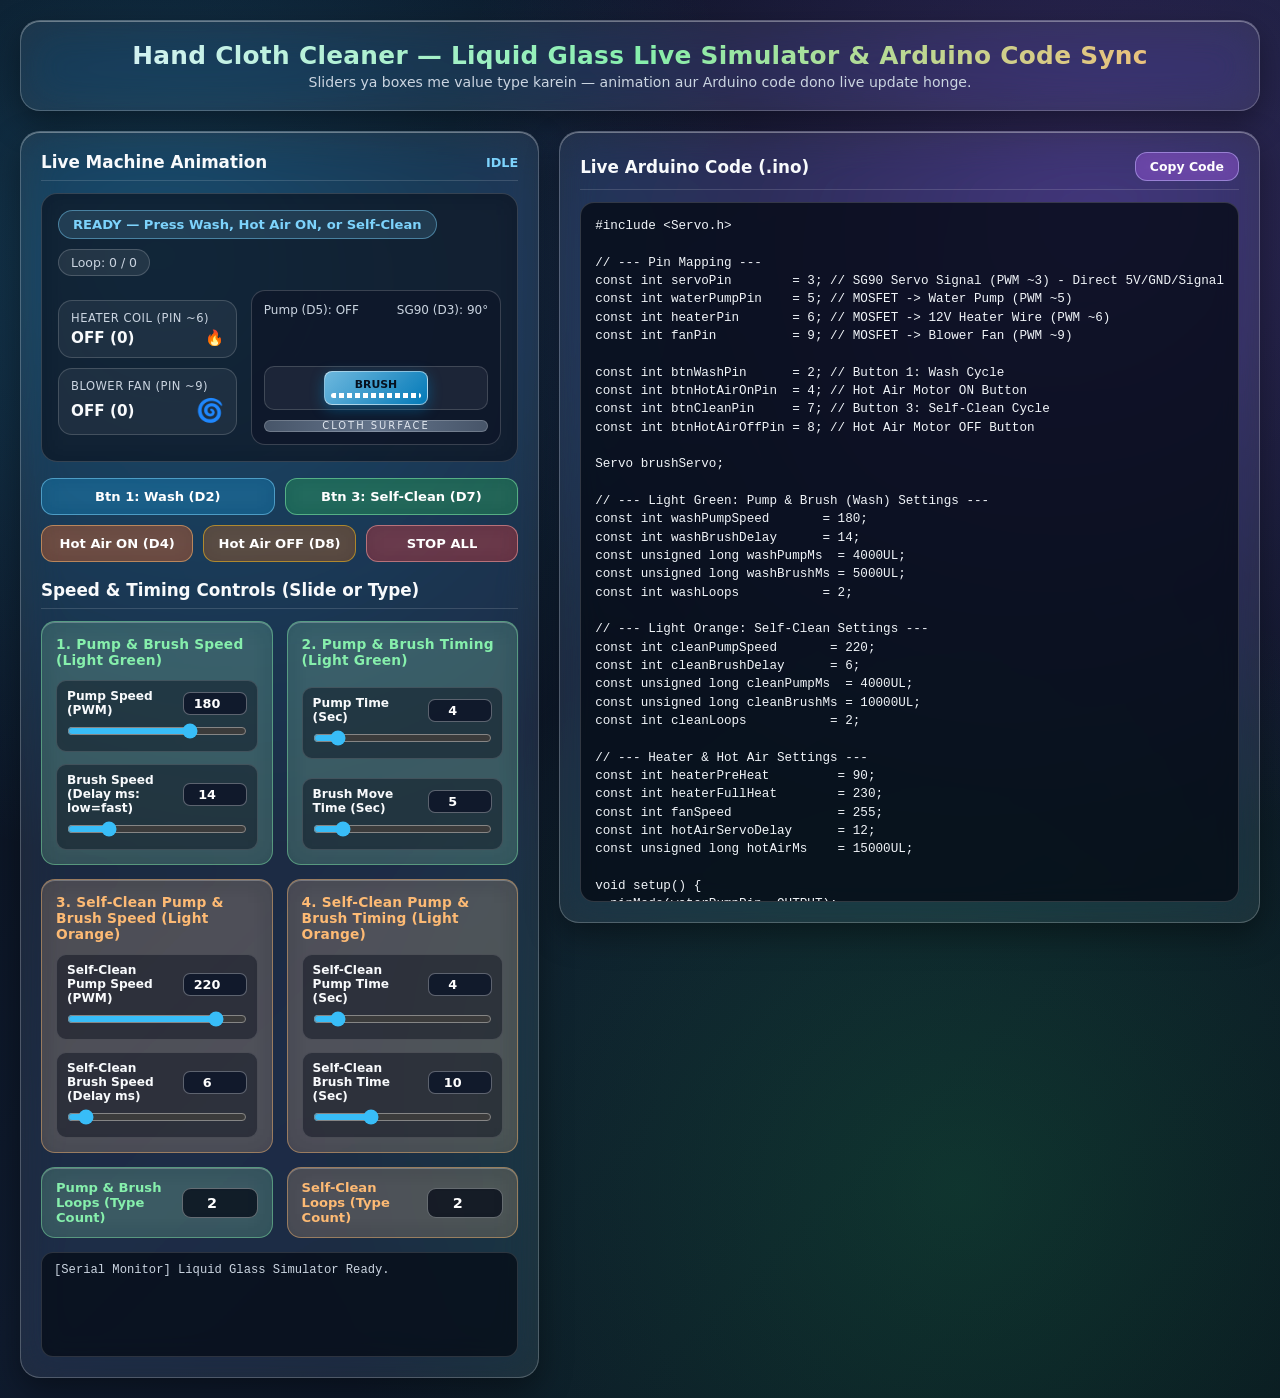
==== cloth2.html @ 1f1cb804 "Update print statement from 'Hello' to 'Goodbye'" ====
<!DOCTYPE html>
<html lang="en">
<head>
  <meta charset="UTF-8" />
  <meta name="viewport" content="width=device-width, initial-scale=1.0" />
  <title>Hand Cloth Cleaner — Liquid Glass Simulator & Code Sync</title>
  <style>
    :root {
      --glass-bg: rgba(255, 255, 255, 0.08);
      --glass-bg-strong: rgba(255, 255, 255, 0.13);
      --glass-border: rgba(255, 255, 255, 0.22);
      --glass-highlight: rgba(255, 255, 255, 0.35);
      --text: #f8fafc;
      --muted: #cbd5e1;

      --lg-green-bg: rgba(134, 239, 172, 0.16);
      --lg-green-border: rgba(134, 239, 172, 0.45);
      --lg-green-accent: #86efac;

      --lg-orange-bg: rgba(253, 186, 116, 0.16);
      --lg-orange-border: rgba(253, 186, 116, 0.45);
      --lg-orange-accent: #fdba74;

      --blue: #7dd3fc;
      --red: #fca5a5;
      --purple: #c4b5fd;
    }

    * {
      box-sizing: border-box;
      margin: 0;
      padding: 0;
      font-family: 'Segoe UI', system-ui, -apple-system, sans-serif;
    }

    body {
      min-height: 100vh;
      color: var(--text);
      padding: 20px;
      background:
        radial-gradient(circle at 12% 18%, rgba(56, 189, 248, 0.24), transparent 38%),
        radial-gradient(circle at 85% 15%, rgba(168, 85, 247, 0.22), transparent 40%),
        radial-gradient(circle at 75% 85%, rgba(34, 197, 94, 0.18), transparent 42%),
        linear-gradient(135deg, #070d19 0%, #0f1b2e 50%, #09111e 100%);
      overflow-x: hidden;
    }

    /* Liquid Glass Card / Sidebar Base */
    .glass-panel {
      background: var(--glass-bg);
      backdrop-filter: blur(20px) saturate(150%);
      -webkit-backdrop-filter: blur(20px) saturate(150%);
      border: 1px solid var(--glass-border);
      box-shadow:
        0 12px 32px rgba(0, 0, 0, 0.38),
        inset 0 1px 0 var(--glass-highlight);
      border-radius: 20px;
      padding: 20px;
    }

    header {
      max-width: 1480px;
      margin: 0 auto 20px;
      text-align: center;
      padding: 16px 22px;
      border-radius: 18px;
    }

    header h1 {
      font-size: 1.55rem;
      letter-spacing: 0.3px;
      background: linear-gradient(90deg, #e0f2fe, #86efac, #fdba74);
      -webkit-background-clip: text;
      -webkit-text-fill-color: transparent;
    }

    header p {
      color: var(--muted);
      font-size: 0.88rem;
      margin-top: 4px;
    }

    .main-layout {
      display: grid;
      grid-template-columns: 1.15fr 0.85fr;
      gap: 20px;
      max-width: 1480px;
      margin: 0 auto;
      align-items: start;
    }

    @media (max-width: 1050px) {
      .main-layout {
        grid-template-columns: 1fr;
      }
    }

    .section-title {
      font-size: 1.05rem;
      font-weight: 700;
      margin-bottom: 12px;
      padding-bottom: 8px;
      border-bottom: 1px solid rgba(255, 255, 255, 0.14);
      display: flex;
      justify-content: space-between;
      align-items: center;
    }

    /* Improved Visual Animation Stage */
    .anim-stage {
      background: rgba(6, 12, 24, 0.65);
      backdrop-filter: blur(12px);
      border: 1px solid rgba(255, 255, 255, 0.16);
      border-radius: 16px;
      padding: 16px;
      margin-bottom: 16px;
    }

    .status-row {
      display: flex;
      justify-content: space-between;
      align-items: center;
      gap: 10px;
      flex-wrap: wrap;
      margin-bottom: 14px;
    }

    .status-pill {
      padding: 6px 14px;
      border-radius: 999px;
      font-size: 0.82rem;
      font-weight: 700;
      background: rgba(125, 211, 252, 0.15);
      border: 1px solid rgba(125, 211, 252, 0.45);
      color: var(--blue);
    }

    .loop-badge {
      padding: 5px 12px;
      border-radius: 999px;
      font-size: 0.78rem;
      background: rgba(255, 255, 255, 0.08);
      border: 1px solid rgba(255, 255, 255, 0.18);
      color: var(--muted);
    }

    .visual-grid {
      display: grid;
      grid-template-columns: 1fr 1.4fr;
      gap: 14px;
      align-items: center;
    }

    @media (max-width: 680px) {
      .visual-grid {
        grid-template-columns: 1fr;
      }
    }

    .air-stack {
      display: flex;
      flex-direction: column;
      gap: 10px;
    }

    .mini-glass-box {
      background: rgba(255, 255, 255, 0.06);
      border: 1px solid rgba(255, 255, 255, 0.16);
      border-radius: 14px;
      padding: 10px 12px;
      transition: all 0.2s ease;
    }

    .mini-title {
      font-size: 0.72rem;
      text-transform: uppercase;
      color: var(--muted);
      letter-spacing: 0.5px;
    }

    .mini-main {
      display: flex;
      justify-content: space-between;
      align-items: center;
      margin-top: 4px;
      font-weight: 700;
      font-size: 0.95rem;
    }

    .fan-rotor {
      display: inline-block;
      font-size: 1.4rem;
      transition: transform 0.04s linear;
    }

    /* Brush & Water Chamber */
    .chamber-box {
      background: rgba(15, 23, 42, 0.75);
      border: 1px solid rgba(255, 255, 255, 0.18);
      border-radius: 14px;
      padding: 12px;
      position: relative;
      height: 155px;
      display: flex;
      flex-direction: column;
      justify-content: space-between;
      overflow: hidden;
    }

    .chamber-top {
      display: flex;
      justify-content: space-between;
      font-size: 0.75rem;
      color: var(--muted);
    }

    .spray-zone {
      height: 30px;
      display: flex;
      justify-content: space-around;
      align-items: center;
      opacity: 0;
      transition: opacity 0.2s ease;
    }

    .spray-zone.active {
      opacity: 1;
    }

    .drop-stream {
      color: var(--blue);
      font-size: 0.9rem;
      font-weight: bold;
      animation: dropPulse 0.45s infinite alternate;
    }

    @keyframes dropPulse {
      from { transform: translateY(-2px); opacity: 0.6; }
      to { transform: translateY(4px); opacity: 1; }
    }

    .rail-line {
      position: relative;
      height: 44px;
      background: rgba(255, 255, 255, 0.06);
      border: 1px solid rgba(255, 255, 255, 0.16);
      border-radius: 10px;
      display: flex;
      align-items: center;
      justify-content: center;
    }

    .brush-carriage {
      width: 104px;
      height: 34px;
      border-radius: 8px;
      background: linear-gradient(135deg, rgba(125, 211, 252, 0.85), rgba(2, 132, 199, 0.9));
      border: 1px solid rgba(255, 255, 255, 0.5);
      display: flex;
      flex-direction: column;
      align-items: center;
      justify-content: center;
      box-shadow: 0 4px 14px rgba(2, 132, 199, 0.45);
      transition: background 0.2s ease;
    }

    .brush-carriage span {
      font-size: 0.68rem;
      font-weight: 800;
      color: #06101f;
    }

    .brush-teeth {
      width: 88%;
      height: 5px;
      margin-top: 2px;
      border-radius: 3px;
      background: repeating-linear-gradient(
        90deg,
        #ffffff 0px,
        #ffffff 5px,
        transparent 5px,
        transparent 8px
      );
    }

    .fabric-strip {
      height: 12px;
      border-radius: 6px;
      background: linear-gradient(90deg, #475569, #64748b, #475569);
      border: 1px solid rgba(255, 255, 255, 0.2);
      display: flex;
      align-items: center;
      justify-content: center;
      font-size: 0.62rem;
      letter-spacing: 2px;
      color: #e2e8f0;
    }

    /* Hardware Control Buttons */
    .btn-row {
      display: grid;
      grid-template-columns: repeat(2, 1fr);
      gap: 10px;
      margin-bottom: 10px;
    }

    .btn-row-3 {
      display: grid;
      grid-template-columns: repeat(3, 1fr);
      gap: 10px;
      margin-bottom: 18px;
    }

    @media (max-width: 600px) {
      .btn-row, .btn-row-3 {
        grid-template-columns: 1fr;
      }
    }

    button {
      padding: 10px 12px;
      border-radius: 12px;
      border: 1px solid rgba(255, 255, 255, 0.28);
      background: var(--glass-bg-strong);
      backdrop-filter: blur(10px);
      color: #fff;
      font-weight: 700;
      font-size: 0.82rem;
      cursor: pointer;
      transition: transform 0.1s ease, background 0.2s ease;
    }

    button:hover:not(:disabled) {
      background: rgba(255, 255, 255, 0.22);
    }

    button:active:not(:disabled) {
      transform: scale(0.97);
    }

    button:disabled {
      opacity: 0.4;
      cursor: not-allowed;
    }

    .b-wash { border-color: rgba(125, 211, 252, 0.55); background: rgba(2, 132, 199, 0.35); }
    .b-clean { border-color: rgba(134, 239, 172, 0.55); background: rgba(22, 163, 74, 0.35); }
    .b-dry-on { border-color: rgba(253, 186, 116, 0.55); background: rgba(234, 88, 12, 0.35); }
    .b-dry-off { border-color: rgba(251, 191, 36, 0.55); background: rgba(180, 83, 9, 0.35); }
    .b-stop { border-color: rgba(252, 165, 165, 0.55); background: rgba(220, 38, 38, 0.35); }

    /* 4 Square-ish Slightly Rounded Boxes (2 Light Green + 2 Light Orange) */
    .four-boxes-grid {
      display: grid;
      grid-template-columns: repeat(2, 1fr);
      gap: 14px;
      margin-bottom: 14px;
    }

    @media (max-width: 680px) {
      .four-boxes-grid {
        grid-template-columns: 1fr;
      }
    }

    .sq-box {
      border-radius: 14px;
      padding: 14px;
      backdrop-filter: blur(14px);
      -webkit-backdrop-filter: blur(14px);
      display: flex;
      flex-direction: column;
      justify-content: space-between;
      gap: 12px;
      box-shadow: inset 0 1px 0 rgba(255, 255, 255, 0.25);
    }

    .box-light-green {
      background: var(--lg-green-bg);
      border: 1.5px solid var(--lg-green-border);
    }

    .box-light-orange {
      background: var(--lg-orange-bg);
      border: 1.5px solid var(--lg-orange-border);
    }

    .sq-header {
      font-size: 0.86rem;
      font-weight: 800;
      letter-spacing: 0.2px;
    }

    .box-light-green .sq-header { color: var(--lg-green-accent); }
    .box-light-orange .sq-header { color: var(--lg-orange-accent); }

    .ctrl-item {
      background: rgba(7, 13, 25, 0.45);
      border: 1px solid rgba(255, 255, 255, 0.14);
      border-radius: 10px;
      padding: 8px 10px;
    }

    .ctrl-top {
      display: flex;
      justify-content: space-between;
      align-items: center;
      gap: 8px;
      margin-bottom: 6px;
    }

    .ctrl-top label {
      font-size: 0.76rem;
      color: var(--text);
      font-weight: 600;
    }

    .num-input {
      width: 64px;
      padding: 3px 6px;
      border-radius: 7px;
      border: 1px solid rgba(255, 255, 255, 0.32);
      background: rgba(15, 23, 42, 0.85);
      color: #ffffff;
      font-weight: 700;
      font-size: 0.8rem;
      text-align: center;
    }

    .num-input:focus {
      outline: none;
      border-color: #7dd3fc;
    }

    input[type="range"] {
      width: 100%;
      cursor: pointer;
      accent-color: #38bdf8;
    }

    /* Last 2 Loop Count Boxes (Light Green & Light Orange) */
    .loops-row {
      display: grid;
      grid-template-columns: repeat(2, 1fr);
      gap: 14px;
      margin-bottom: 14px;
    }

    @media (max-width: 680px) {
      .loops-row {
        grid-template-columns: 1fr;
      }
    }

    .loop-box {
      border-radius: 14px;
      padding: 12px 14px;
      display: flex;
      justify-content: space-between;
      align-items: center;
      gap: 10px;
      backdrop-filter: blur(14px);
      box-shadow: inset 0 1px 0 rgba(255, 255, 255, 0.25);
    }

    .loop-box-title {
      font-size: 0.82rem;
      font-weight: 700;
    }

    .box-light-green .loop-box-title { color: var(--lg-green-accent); }
    .box-light-orange .loop-box-title { color: var(--lg-orange-accent); }

    .loop-type-input {
      width: 76px;
      padding: 6px 8px;
      border-radius: 9px;
      border: 1.5px solid rgba(255, 255, 255, 0.35);
      background: rgba(7, 13, 25, 0.78);
      color: #fff;
      font-size: 0.9rem;
      font-weight: 800;
      text-align: center;
    }

    /* Right Glass Sidebar: Live Arduino Code */
    .code-sidebar {
      position: sticky;
      top: 20px;
    }

    @media (max-width: 1050px) {
      .code-sidebar {
        position: static;
      }
    }

    .copy-btn {
      background: rgba(168, 85, 247, 0.35);
      border-color: rgba(196, 181, 253, 0.55);
      padding: 6px 14px;
      font-size: 0.78rem;
    }

    pre {
      background: rgba(5, 10, 20, 0.78);
      border: 1px solid rgba(255, 255, 255, 0.16);
      border-radius: 14px;
      padding: 14px;
      max-height: 700px;
      overflow: auto;
      font-family: 'Consolas', 'Courier New', monospace;
      font-size: 0.79rem;
      color: #f1f5f9;
      line-height: 1.45;
    }

    .serial-box {
      margin-top: 12px;
      background: rgba(5, 10, 20, 0.72);
      border: 1px solid rgba(255, 255, 255, 0.14);
      border-radius: 12px;
      padding: 10px 12px;
      height: 105px;
      overflow-y: auto;
      font-family: monospace;
      font-size: 0.76rem;
      color: #cbd5e1;
    }
  </style>
</head>
<body>

  <header class="glass-panel">
    <h1>Hand Cloth Cleaner — Liquid Glass Live Simulator & Arduino Code Sync</h1>
    <p>Sliders ya boxes me value type karein — animation aur Arduino code dono live update honge.</p>
  </header>

  <div class="main-layout">
    <!-- LEFT: ANIMATION + BUTTONS + 4 ROUNDED BOXES + 2 LOOP BOXES -->
    <div class="glass-panel">
      <div class="section-title">
        <span>Live Machine Animation</span>
        <span id="modeTag" style="font-size: 0.8rem; color: var(--blue);">IDLE</span>
      </div>

      <div class="anim-stage">
        <div class="status-row">
          <div class="status-pill" id="statusText">READY — Press Wash, Hot Air ON, or Self-Clean</div>
          <div class="loop-badge" id="loopProgress">Loop: 0 / 0</div>
        </div>

        <div class="visual-grid">
          <div class="air-stack">
            <div class="mini-glass-box" id="heaterGlass">
              <div class="mini-title">Heater Coil (Pin ~6)</div>
              <div class="mini-main">
                <span id="heaterText">OFF (0)</span>
                <span>🔥</span>
              </div>
            </div>

            <div class="mini-glass-box" id="fanGlass">
              <div class="mini-title">Blower Fan (Pin ~9)</div>
              <div class="mini-main">
                <span id="fanText">OFF (0)</span>
                <span class="fan-rotor" id="fanRotor">🌀</span>
              </div>
            </div>
          </div>

          <div class="chamber-box">
            <div class="chamber-top">
              <span id="pumpStatusLabel">Pump (D5): OFF</span>
              <span id="servoStatusLabel">SG90 (D3): 90°</span>
            </div>

            <div class="spray-zone" id="sprayZone">
              <span class="drop-stream">💧↓</span>
              <span class="drop-stream">💧↓</span>
              <span class="drop-stream">💧↓</span>
              <span class="drop-stream">💧↓</span>
            </div>

            <div class="rail-line">
              <div class="brush-carriage" id="brushCarriage">
                <span id="brushCarriageLabel">BRUSH</span>
                <div class="brush-teeth"></div>
              </div>
            </div>

            <div class="fabric-strip">CLOTH SURFACE</div>
          </div>
        </div>
      </div>

      <!-- Buttons -->
      <div class="btn-row">
        <button class="b-wash" id="btnWash" onclick="startWashCycle()">Btn 1: Wash (D2)</button>
        <button class="b-clean" id="btnClean" onclick="startSelfCleanCycle()">Btn 3: Self-Clean (D7)</button>
      </div>
      <div class="btn-row-3">
        <button class="b-dry-on" id="btnHotAirOn" onclick="startHotAirOn()">Hot Air ON (D4)</button>
        <button class="b-dry-off" id="btnHotAirOff" onclick="stopHotAirOff()">Hot Air OFF (D8)</button>
        <button class="b-stop" onclick="stopAllNow()">STOP ALL</button>
      </div>

      <!-- 4 SQUARISH SLIGHTLY ROUNDED BOXES: 2 LIGHT GREEN + 2 LIGHT ORANGE -->
      <div class="section-title">
        <span>Speed & Timing Controls (Slide or Type)</span>
      </div>

      <div class="four-boxes-grid">
        <!-- Light Green Box 1: Pump & Brush Speed -->
        <div class="sq-box box-light-green">
          <div class="sq-header">1. Pump & Brush Speed (Light Green)</div>

          <div class="ctrl-item">
            <div class="ctrl-top">
              <label for="washPumpSpeed">Pump Speed (PWM)</label>
              <input type="number" class="num-input" id="num_washPumpSpeed" min="0" max="255" value="180" oninput="syncFromInput('washPumpSpeed')" />
            </div>
            <input type="range" id="washPumpSpeed" min="0" max="255" value="180" oninput="syncFromSlider('washPumpSpeed')" />
          </div>

          <div class="ctrl-item">
            <div class="ctrl-top">
              <label for="washBrushDelay">Brush Speed (Delay ms: low=fast)</label>
              <input type="number" class="num-input" id="num_washBrushDelay" min="2" max="60" value="14" oninput="syncFromInput('washBrushDelay')" />
            </div>
            <input type="range" id="washBrushDelay" min="2" max="60" value="14" oninput="syncFromSlider('washBrushDelay')" />
          </div>
        </div>

        <!-- Light Green Box 2: Pump & Brush Timing -->
        <div class="sq-box box-light-green">
          <div class="sq-header">2. Pump & Brush Timing (Light Green)</div>

          <div class="ctrl-item">
            <div class="ctrl-top">
              <label for="washPumpSec">Pump Time (Sec)</label>
              <input type="number" class="num-input" id="num_washPumpSec" min="1" max="30" value="4" oninput="syncFromInput('washPumpSec')" />
            </div>
            <input type="range" id="washPumpSec" min="1" max="30" value="4" oninput="syncFromSlider('washPumpSec')" />
          </div>

          <div class="ctrl-item">
            <div class="ctrl-top">
              <label for="washBrushSec">Brush Move Time (Sec)</label>
              <input type="number" class="num-input" id="num_washBrushSec" min="1" max="30" value="5" oninput="syncFromInput('washBrushSec')" />
            </div>
            <input type="range" id="washBrushSec" min="1" max="30" value="5" oninput="syncFromSlider('washBrushSec')" />
          </div>
        </div>

        <!-- Light Orange Box 1: Self-Clean Pump & Brush Speed -->
        <div class="sq-box box-light-orange">
          <div class="sq-header">3. Self-Clean Pump & Brush Speed (Light Orange)</div>

          <div class="ctrl-item">
            <div class="ctrl-top">
              <label for="cleanPumpSpeed">Self-Clean Pump Speed (PWM)</label>
              <input type="number" class="num-input" id="num_cleanPumpSpeed" min="0" max="255" value="220" oninput="syncFromInput('cleanPumpSpeed')" />
            </div>
            <input type="range" id="cleanPumpSpeed" min="0" max="255" value="220" oninput="syncFromSlider('cleanPumpSpeed')" />
          </div>

          <div class="ctrl-item">
            <div class="ctrl-top">
              <label for="cleanBrushDelay">Self-Clean Brush Speed (Delay ms)</label>
              <input type="number" class="num-input" id="num_cleanBrushDelay" min="2" max="60" value="6" oninput="syncFromInput('cleanBrushDelay')" />
            </div>
            <input type="range" id="cleanBrushDelay" min="2" max="60" value="6" oninput="syncFromSlider('cleanBrushDelay')" />
          </div>
        </div>

        <!-- Light Orange Box 2: Self-Clean Pump & Brush Timing -->
        <div class="sq-box box-light-orange">
          <div class="sq-header">4. Self-Clean Pump & Brush Timing (Light Orange)</div>

          <div class="ctrl-item">
            <div class="ctrl-top">
              <label for="cleanPumpSec">Self-Clean Pump Time (Sec)</label>
              <input type="number" class="num-input" id="num_cleanPumpSec" min="1" max="30" value="4" oninput="syncFromInput('cleanPumpSec')" />
            </div>
            <input type="range" id="cleanPumpSec" min="1" max="30" value="4" oninput="syncFromSlider('cleanPumpSec')" />
          </div>

          <div class="ctrl-item">
            <div class="ctrl-top">
              <label for="cleanBrushSec">Self-Clean Brush Time (Sec)</label>
              <input type="number" class="num-input" id="num_cleanBrushSec" min="1" max="30" value="10" oninput="syncFromInput('cleanBrushSec')" />
            </div>
            <input type="range" id="cleanBrushSec" min="1" max="30" value="10" oninput="syncFromSlider('cleanBrushSec')" />
          </div>
        </div>
      </div>

      <!-- LAST 2 BOXES: LOOP COUNT (LIGHT GREEN & LIGHT ORANGE) -->
      <div class="loops-row">
        <div class="loop-box box-light-green">
          <span class="loop-box-title">Pump & Brush Loops (Type Count)</span>
          <input type="number" class="loop-type-input" id="washLoops" min="1" max="20" value="2" oninput="syncLoopInput('washLoops')" />
        </div>

        <div class="loop-box box-light-orange">
          <span class="loop-box-title">Self-Clean Loops (Type Count)</span>
          <input type="number" class="loop-type-input" id="cleanLoops" min="1" max="20" value="2" oninput="syncLoopInput('cleanLoops')" />
        </div>
      </div>

      <div class="serial-box" id="serialLog">
        [Serial Monitor] Liquid Glass Simulator Ready.
      </div>
    </div>

    <!-- RIGHT LIQUID GLASS SIDEBAR: REAL-TIME ARDUINO CODE -->
    <div class="glass-panel code-sidebar">
      <div class="section-title">
        <span>Live Arduino Code (.ino)</span>
        <button class="copy-btn" id="copyBtn" onclick="copyCode()">Copy Code</button>
      </div>
      <pre id="arduinoCode"></pre>
    </div>
  </div>

  <script>
    const state = {
      washPumpSpeed: 180,
      washBrushDelay: 14,
      washPumpSec: 4,
      washBrushSec: 5,
      washLoops: 2,

      cleanPumpSpeed: 220,
      cleanBrushDelay: 6,
      cleanPumpSec: 4,
      cleanBrushSec: 10,
      cleanLoops: 2,

      heaterPreHeat: 90,
      heaterFullHeat: 230,
      fanSpeed: 255,
      hotAirServoDelay: 12,
      hotAirDurationSec: 15
    };

    let isRunning = false;
    let abortFlag = false;
    let hotAirOffFlag = false;
    let brushTimer = null;
    let fanTimer = null;
    let brushX = 0;
    let brushDir = 1;
    let fanDeg = 0;

    function logMsg(txt) {
      const box = document.getElementById('serialLog');
      const now = new Date().toLocaleTimeString();
      box.innerHTML += `<div>[${now}] ${txt}</div>`;
      box.scrollTop = box.scrollHeight;
    }

    function clampValue(key, raw) {
      const slider = document.getElementById(key);
      const min = slider ? parseInt(slider.min, 10) : 1;
      const max = slider ? parseInt(slider.max, 10) : 20;
      let val = parseInt(raw, 10);
      if (isNaN(val)) val = min;
      return Math.min(max, Math.max(min, val));
    }

    function syncFromSlider(key) {
      const slider = document.getElementById(key);
      const numBox = document.getElementById('num_' + key);
      state[key] = parseInt(slider.value, 10);
      if (numBox) numBox.value = state[key];
      buildArduinoCode();
    }

    function syncFromInput(key) {
      const numBox = document.getElementById('num_' + key);
      const slider = document.getElementById(key);
      if (numBox.value === '') return;
      const val = clampValue(key, numBox.value);
      state[key] = val;
      if (slider) slider.value = val;
      buildArduinoCode();
    }

    function syncLoopInput(key) {
      const input = document.getElementById(key);
      if (input.value === '') return;
      let val = parseInt(input.value, 10);
      if (isNaN(val)) val = 1;
      val = Math.min(25, Math.max(1, val));
      state[key] = val;
      buildArduinoCode();
    }

    function setVisuals({ pump = 0, brushActive = false, brushDelay = 12, heater = 0, fan = 0 }) {
      const spray = document.getElementById('sprayZone');
      const pumpLabel = document.getElementById('pumpStatusLabel');
      if (pump > 0) {
        spray.classList.add('active');
        pumpLabel.textContent = `Pump (D5): ON (${pump})`;
        pumpLabel.style.color = '#7dd3fc';
      } else {
        spray.classList.remove('active');
        pumpLabel.textContent = 'Pump (D5): OFF';
        pumpLabel.style.color = '#cbd5e1';
      }

      const heaterBox = document.getElementById('heaterGlass');
      const heaterText = document.getElementById('heaterText');
      if (heater > 0 && heater < 150) {
        heaterBox.style.borderColor = 'rgba(251, 191, 36, 0.75)';
        heaterText.textContent = `PRE-HEAT (${heater})`;
        heaterText.style.color = '#fde68a';
      } else if (heater >= 150) {
        heaterBox.style.borderColor = 'rgba(248, 113, 113, 0.85)';
        heaterText.textContent = `FULL HOT (${heater})`;
        heaterText.style.color = '#fca5a5';
      } else {
        heaterBox.style.borderColor = 'rgba(255, 255, 255, 0.16)';
        heaterText.textContent = 'OFF (0)';
        heaterText.style.color = '#f8fafc';
      }

      const fanBox = document.getElementById('fanGlass');
      const fanText = document.getElementById('fanText');
      const rotor = document.getElementById('fanRotor');
      clearInterval(fanTimer);
      if (fan > 0) {
        fanBox.style.borderColor = 'rgba(125, 211, 252, 0.75)';
        fanText.textContent = `ON (${fan})`;
        fanText.style.color = '#7dd3fc';
        fanTimer = setInterval(() => {
          fanDeg = (fanDeg + 32) % 360;
          rotor.style.transform = `rotate(${fanDeg}deg)`;
        }, 35);
      } else {
        fanBox.style.borderColor = 'rgba(255, 255, 255, 0.16)';
        fanText.textContent = 'OFF (0)';
        fanText.style.color = '#f8fafc';
        rotor.style.transform = 'rotate(0deg)';
      }

      const carriage = document.getElementById('brushCarriage');
      const carriageLabel = document.getElementById('brushCarriageLabel');
      const servoLabel = document.getElementById('servoStatusLabel');
      clearInterval(brushTimer);
      if (brushActive) {
        const speedLabel = brushDelay <= 8 ? 'FAST' : 'SWEEP';
        carriageLabel.textContent = `${speedLabel} (${brushDelay}ms)`;
        servoLabel.textContent = 'SG90 (D3): MOVING';
        servoLabel.style.color = '#86efac';
        carriage.style.background = brushDelay <= 8
          ? 'linear-gradient(135deg, rgba(134, 239, 172, 0.9), rgba(22, 163, 74, 0.9))'
          : 'linear-gradient(135deg, rgba(125, 211, 252, 0.9), rgba(2, 132, 199, 0.9))';

        const stepMs = Math.max(14, brushDelay * 2.5);
        brushTimer = setInterval(() => {
          brushX += brushDir * 14;
          if (brushX > 72 || brushX < -72) brushDir *= -1;
          carriage.style.transform = `translateX(${brushX}px)`;
        }, stepMs);
      } else {
        brushX = 0;
        carriage.style.transform = 'translateX(0px)';
        carriageLabel.textContent = 'BRUSH IDLE';
        servoLabel.textContent = 'SG90 (D3): 90°';
        servoLabel.style.color = '#cbd5e1';
        carriage.style.background = 'rgba(148, 163, 184, 0.35)';
      }
    }

    function waitMs(ms) {
      return new Promise((resolve) => {
        const start = Date.now();
        const id = setInterval(() => {
          if (abortFlag || hotAirOffFlag || Date.now() - start >= ms) {
            clearInterval(id);
            resolve();
          }
        }, 40);
      });
    }

    function lockStartButtons(locked) {
      document.getElementById('btnWash').disabled = locked;
      document.getElementById('btnClean').disabled = locked;
      document.getElementById('btnHotAirOn').disabled = locked;
    }

    async function startWashCycle() {
      if (isRunning) return;
      isRunning = true;
      abortFlag = false;
      lockStartButtons(true);

      document.getElementById('modeTag').textContent = 'WASH MODE';
      document.getElementById('statusText').textContent = 'Running Wash Cycle (Pump → Brush)';
      logMsg(`Wash started: ${state.washLoops} loops (${state.washPumpSec}s pump, ${state.washBrushSec}s brush)`);

      for (let i = 1; i <= state.washLoops; i++) {
        if (abortFlag) break;
        document.getElementById('loopProgress').textContent = `Wash Loop: ${i} / ${state.washLoops}`;

        setVisuals({
          pump: state.washPumpSpeed,
          brushActive: false,
          heater: state.heaterPreHeat,
          fan: 0
        });
        await waitMs(state.washPumpSec * 1000);
        if (abortFlag) break;

        setVisuals({
          pump: 0,
          brushActive: true,
          brushDelay: state.washBrushDelay,
          heater: state.heaterPreHeat,
          fan: 0
        });
        await waitMs(state.washBrushSec * 1000);
      }

      if (!abortFlag) {
        setVisuals({ pump: 0, brushActive: false, heater: state.heaterPreHeat, fan: 0 });
        document.getElementById('statusText').textContent = 'Wash Complete (Heater Pre-Heated)';
        document.getElementById('loopProgress').textContent = 'Loop: Done';
        logMsg('Wash Cycle complete.');
      }

      isRunning = false;
      lockStartButtons(false);
    }

    async function startHotAirOn() {
      if (isRunning) return;
      isRunning = true;
      hotAirOffFlag = false;
      abortFlag = false;
      lockStartButtons(true);

      document.getElementById('modeTag').textContent = 'HOT AIR ON';
      document.getElementById('statusText').textContent = 'Hot Air Motor ON (Press D8 to Turn OFF)';
      document.getElementById('loopProgress').textContent = `Timer: ${state.hotAirDurationSec}s`;
      logMsg('Hot Air ON (D4): Heater + Fan + SG90 Motor ON');

      setVisuals({
        pump: 0,
        brushActive: true,
        brushDelay: state.hotAirServoDelay,
        heater: state.heaterFullHeat,
        fan: state.fanSpeed
      });

      await waitMs(state.hotAirDurationSec * 1000);

      if (!abortFlag && !hotAirOffFlag) {
        document.getElementById('statusText').textContent = 'Safety Cool-Down (3s Fan)';
        setVisuals({ pump: 0, brushActive: false, heater: 0, fan: state.fanSpeed });
        await waitMs(3000);
      }

      if (!abortFlag) {
        setVisuals({ pump: 0, brushActive: false, heater: 0, fan: 0 });
        document.getElementById('statusText').textContent = 'Hot Air Cycle Complete';
        document.getElementById('modeTag').textContent = 'IDLE';
        document.getElementById('loopProgress').textContent = 'Loop: 0 / 0';
      }

      hotAirOffFlag = false;
      isRunning = false;
      lockStartButtons(false);
    }

    function stopHotAirOff() {
      hotAirOffFlag = true;
      isRunning = false;
      setVisuals({ pump: 0, brushActive: false, heater: 0, fan: 0 });
      document.getElementById('statusText').textContent = 'Hot Air Motor OFF (D8 Pressed)';
      document.getElementById('modeTag').textContent = 'MOTOR OFF';
      lockStartButtons(false);
      logMsg('Hot Air OFF (D8): Motor & outputs stopped.');
    }

    async function startSelfCleanCycle() {
      if (isRunning) return;
      isRunning = true;
      abortFlag = false;
      lockStartButtons(true);

      document.getElementById('modeTag').textContent = 'SELF-CLEAN';
      document.getElementById('statusText').textContent = 'Running Self-Clean Cycle';
      logMsg(`Self-Clean started: ${state.cleanLoops} loops (${state.cleanPumpSec}s pump, ${state.cleanBrushSec}s brush)`);

      for (let i = 1; i <= state.cleanLoops; i++) {
        if (abortFlag) break;
        document.getElementById('loopProgress').textContent = `Clean Loop: ${i} / ${state.cleanLoops}`;

        setVisuals({ pump: state.cleanPumpSpeed, brushActive: false, heater: 0, fan: 0 });
        await waitMs(state.cleanPumpSec * 1000);
        if (abortFlag) break;

        setVisuals({ pump: 0, brushActive: true, brushDelay: state.cleanBrushDelay, heater: 0, fan: 0 });
        await waitMs(state.cleanBrushSec * 1000);
      }

      if (!abortFlag) {
        setVisuals({ pump: 0, brushActive: false, heater: 0, fan: 0 });
        document.getElementById('statusText').textContent = 'Self-Clean Complete';
        document.getElementById('modeTag').textContent = 'IDLE';
        document.getElementById('loopProgress').textContent = 'Loop: Done';
        logMsg('Self-Clean Cycle complete.');
      }

      isRunning = false;
      lockStartButtons(false);
    }

    function stopAllNow() {
      abortFlag = true;
      hotAirOffFlag = true;
      isRunning = false;
      setVisuals({ pump: 0, brushActive: false, heater: 0, fan: 0 });
      document.getElementById('statusText').textContent = 'STOPPED — All Outputs OFF';
      document.getElementById('modeTag').textContent = 'STOPPED';
      document.getElementById('loopProgress').textContent = 'Loop: 0 / 0';
      lockStartButtons(false);
      logMsg('STOP ALL: Everything turned OFF.');
    }

    function buildArduinoCode() {
      const code = `#include <Servo.h>

// --- Pin Mapping ---
const int servoPin        = 3; // SG90 Servo Signal (PWM ~3) - Direct 5V/GND/Signal
const int waterPumpPin    = 5; // MOSFET -> Water Pump (PWM ~5)
const int heaterPin       = 6; // MOSFET -> 12V Heater Wire (PWM ~6)
const int fanPin          = 9; // MOSFET -> Blower Fan (PWM ~9)

const int btnWashPin      = 2; // Button 1: Wash Cycle
const int btnHotAirOnPin  = 4; // Hot Air Motor ON Button
const int btnCleanPin     = 7; // Button 3: Self-Clean Cycle
const int btnHotAirOffPin = 8; // Hot Air Motor OFF Button

Servo brushServo;

// --- Light Green: Pump & Brush (Wash) Settings ---
const int washPumpSpeed       = ${state.washPumpSpeed};
const int washBrushDelay      = ${state.washBrushDelay};
const unsigned long washPumpMs  = ${state.washPumpSec * 1000}UL;
const unsigned long washBrushMs = ${state.washBrushSec * 1000}UL;
const int washLoops           = ${state.washLoops};

// --- Light Orange: Self-Clean Settings ---
const int cleanPumpSpeed       = ${state.cleanPumpSpeed};
const int cleanBrushDelay      = ${state.cleanBrushDelay};
const unsigned long cleanPumpMs  = ${state.cleanPumpSec * 1000}UL;
const unsigned long cleanBrushMs = ${state.cleanBrushSec * 1000}UL;
const int cleanLoops           = ${state.cleanLoops};

// --- Heater & Hot Air Settings ---
const int heaterPreHeat         = ${state.heaterPreHeat};
const int heaterFullHeat        = ${state.heaterFullHeat};
const int fanSpeed              = ${state.fanSpeed};
const int hotAirServoDelay      = ${state.hotAirServoDelay};
const unsigned long hotAirMs    = ${state.hotAirDurationSec * 1000}UL;

void setup() {
  pinMode(waterPumpPin, OUTPUT);
  pinMode(heaterPin, OUTPUT);
  pinMode(fanPin, OUTPUT);

  pinMode(btnWashPin, INPUT_PULLUP);
  pinMode(btnHotAirOnPin, INPUT_PULLUP);
  pinMode(btnCleanPin, INPUT_PULLUP);
  pinMode(btnHotAirOffPin, INPUT_PULLUP);

  brushServo.attach(servoPin);
  brushServo.write(90);

  allOff();
  Serial.begin(9600);
}

void loop() {
  if (digitalRead(btnWashPin) == LOW) {
    delay(200);
    runWash();
  } else if (digitalRead(btnHotAirOnPin) == LOW) {
    delay(200);
    runHotAirOn();
  } else if (digitalRead(btnHotAirOffPin) == LOW) {
    delay(200);
    allOff();
  } else if (digitalRead(btnCleanPin) == LOW) {
    delay(200);
    runSelfClean();
  }
}

void sweepOnce(int stepDelay) {
  for (int pos = 0; pos <= 180; pos += 3) {
    if (digitalRead(btnHotAirOffPin) == LOW) return;
    brushServo.write(pos);
    delay(stepDelay);
  }
  for (int pos = 180; pos >= 0; pos -= 3) {
    if (digitalRead(btnHotAirOffPin) == LOW) return;
    brushServo.write(pos);
    delay(stepDelay);
  }
}

void runWash() {
  analogWrite(heaterPin, heaterPreHeat);
  for (int i = 1; i <= washLoops; i++) {
    analogWrite(waterPumpPin, washPumpSpeed);
    delay(washPumpMs);
    analogWrite(waterPumpPin, 0);

    unsigned long t0 = millis();
    while (millis() - t0 < washBrushMs) {
      sweepOnce(washBrushDelay);
    }
    brushServo.write(90);
  }
}

void runHotAirOn() {
  analogWrite(heaterPin, heaterFullHeat);
  analogWrite(fanPin, fanSpeed);

  unsigned long start = millis();
  while (millis() - start < hotAirMs) {
    if (digitalRead(btnHotAirOffPin) == LOW) {
      delay(200);
      allOff();
      return;
    }
    sweepOnce(hotAirServoDelay);
  }

  analogWrite(heaterPin, 0);
  brushServo.write(90);
  delay(3000);
  allOff();
}

void runSelfClean() {
  analogWrite(heaterPin, 0);
  analogWrite(fanPin, 0);

  for (int i = 1; i <= cleanLoops; i++) {
    analogWrite(waterPumpPin, cleanPumpSpeed);
    delay(cleanPumpMs);
    analogWrite(waterPumpPin, 0);

    unsigned long t0 = millis();
    while (millis() - t0 < cleanBrushMs) {
      sweepOnce(cleanBrushDelay);
    }
    brushServo.write(90);
  }
  allOff();
}

void allOff() {
  analogWrite(waterPumpPin, 0);
  analogWrite(heaterPin, 0);
  analogWrite(fanPin, 0);
  brushServo.write(90);
}`;

      document.getElementById('arduinoCode').textContent = code;
    }

    function copyCode() {
      const code = document.getElementById('arduinoCode').textContent;
      navigator.clipboard.writeText(code).then(() => {
        const btn = document.getElementById('copyBtn');
        btn.textContent = 'Copied! ✓';
        setTimeout(() => { btn.textContent = 'Copy Code'; }, 2000);
      });
    }

    buildArduinoCode();
  </script>
</body>
</html>
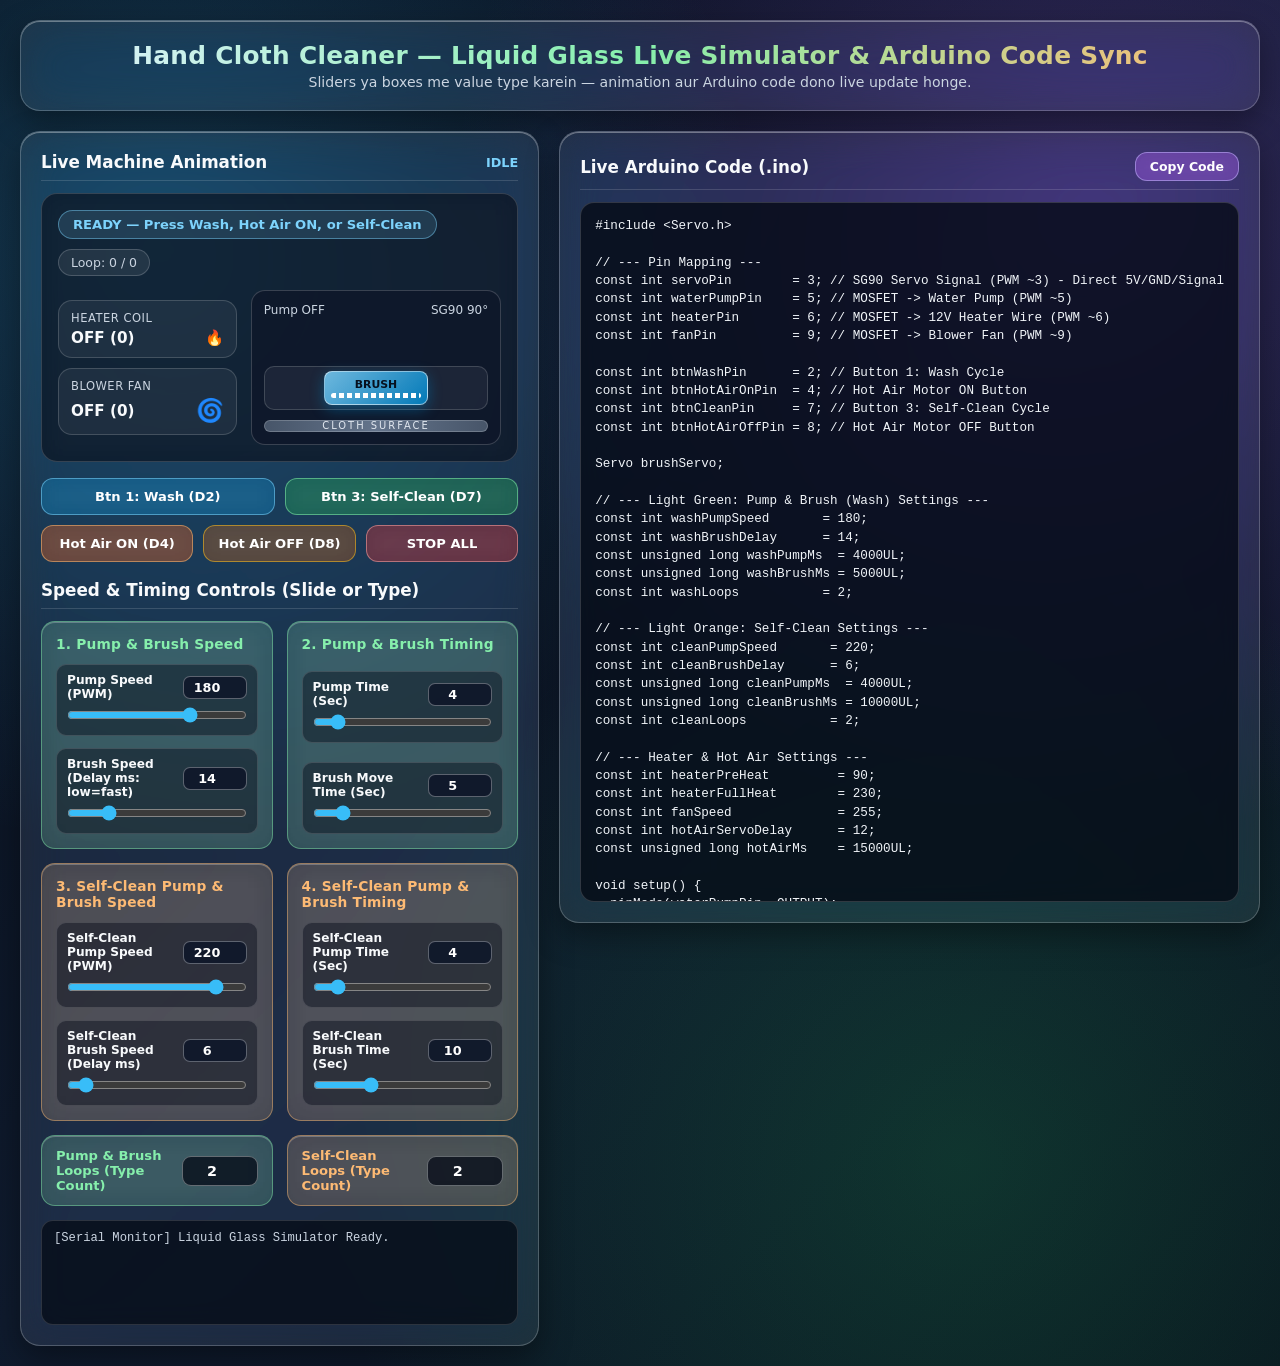
==== commit e89534a1: "Update cloth2.html" ====
--- a/cloth2.html
+++ b/cloth2.html
@@ -554,7 +554,7 @@
         <div class="visual-grid">
           <div class="air-stack">
             <div class="mini-glass-box" id="heaterGlass">
-              <div class="mini-title">Heater Coil (Pin ~6)</div>
+              <div class="mini-title">Heater Coil</div>
               <div class="mini-main">
                 <span id="heaterText">OFF (0)</span>
                 <span>🔥</span>
@@ -562,7 +562,7 @@
             </div>
 
             <div class="mini-glass-box" id="fanGlass">
-              <div class="mini-title">Blower Fan (Pin ~9)</div>
+              <div class="mini-title">Blower Fan</div>
               <div class="mini-main">
                 <span id="fanText">OFF (0)</span>
                 <span class="fan-rotor" id="fanRotor">🌀</span>
@@ -572,8 +572,8 @@
 
           <div class="chamber-box">
             <div class="chamber-top">
-              <span id="pumpStatusLabel">Pump (D5): OFF</span>
-              <span id="servoStatusLabel">SG90 (D3): 90°</span>
+              <span id="pumpStatusLabel">Pump OFF</span>
+              <span id="servoStatusLabel">SG90 90°</span>
             </div>
 
             <div class="spray-zone" id="sprayZone">
@@ -614,7 +614,7 @@
       <div class="four-boxes-grid">
         <!-- Light Green Box 1: Pump & Brush Speed -->
         <div class="sq-box box-light-green">
-          <div class="sq-header">1. Pump & Brush Speed (Light Green)</div>
+          <div class="sq-header">1. Pump & Brush Speed</div>
 
           <div class="ctrl-item">
             <div class="ctrl-top">
@@ -635,7 +635,7 @@
 
         <!-- Light Green Box 2: Pump & Brush Timing -->
         <div class="sq-box box-light-green">
-          <div class="sq-header">2. Pump & Brush Timing (Light Green)</div>
+          <div class="sq-header">2. Pump & Brush Timing</div>
 
           <div class="ctrl-item">
             <div class="ctrl-top">
@@ -656,7 +656,7 @@
 
         <!-- Light Orange Box 1: Self-Clean Pump & Brush Speed -->
         <div class="sq-box box-light-orange">
-          <div class="sq-header">3. Self-Clean Pump & Brush Speed (Light Orange)</div>
+          <div class="sq-header">3. Self-Clean Pump & Brush Speed</div>
 
           <div class="ctrl-item">
             <div class="ctrl-top">
@@ -677,7 +677,7 @@
 
         <!-- Light Orange Box 2: Self-Clean Pump & Brush Timing -->
         <div class="sq-box box-light-orange">
-          <div class="sq-header">4. Self-Clean Pump & Brush Timing (Light Orange)</div>
+          <div class="sq-header">4. Self-Clean Pump & Brush Timing</div>
 
           <div class="ctrl-item">
             <div class="ctrl-top">
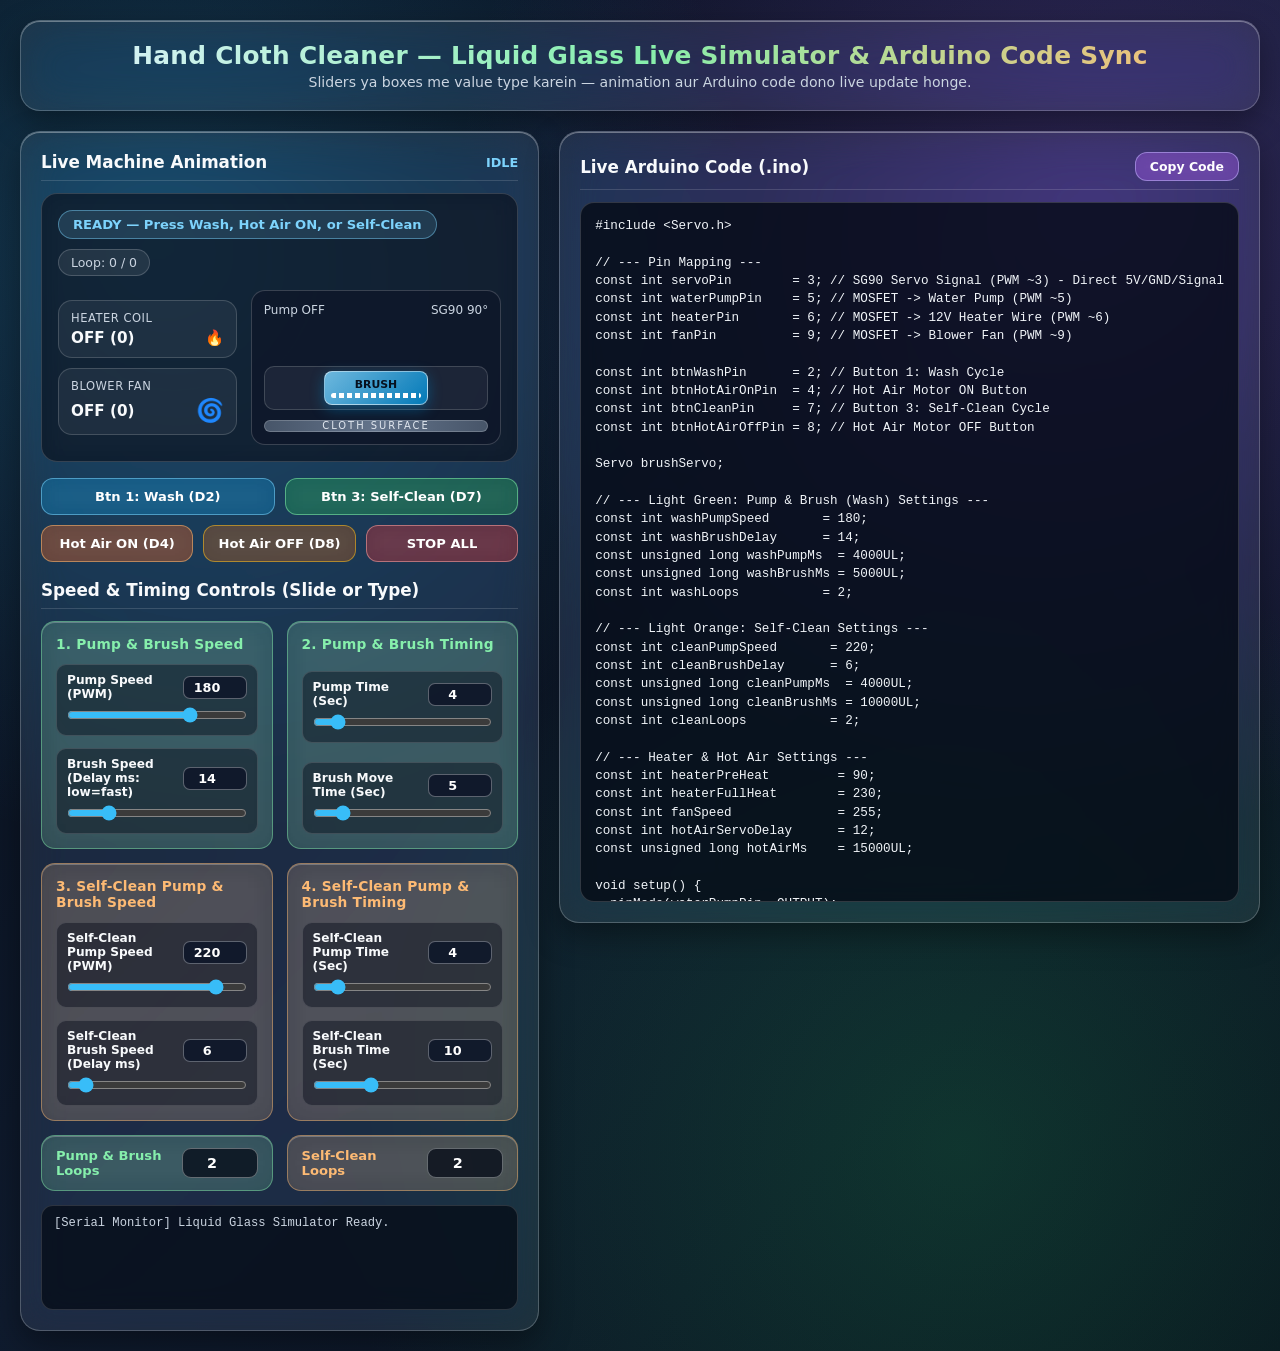
==== commit ccaad44d: "Remove type count from loop box titles" ====
--- a/cloth2.html
+++ b/cloth2.html
@@ -700,12 +700,12 @@
       <!-- LAST 2 BOXES: LOOP COUNT (LIGHT GREEN & LIGHT ORANGE) -->
       <div class="loops-row">
         <div class="loop-box box-light-green">
-          <span class="loop-box-title">Pump & Brush Loops (Type Count)</span>
+          <span class="loop-box-title">Pump & Brush Loops</span>
           <input type="number" class="loop-type-input" id="washLoops" min="1" max="20" value="2" oninput="syncLoopInput('washLoops')" />
         </div>
 
         <div class="loop-box box-light-orange">
-          <span class="loop-box-title">Self-Clean Loops (Type Count)</span>
+          <span class="loop-box-title">Self-Clean Loops</span>
           <input type="number" class="loop-type-input" id="cleanLoops" min="1" max="20" value="2" oninput="syncLoopInput('cleanLoops')" />
         </div>
       </div>
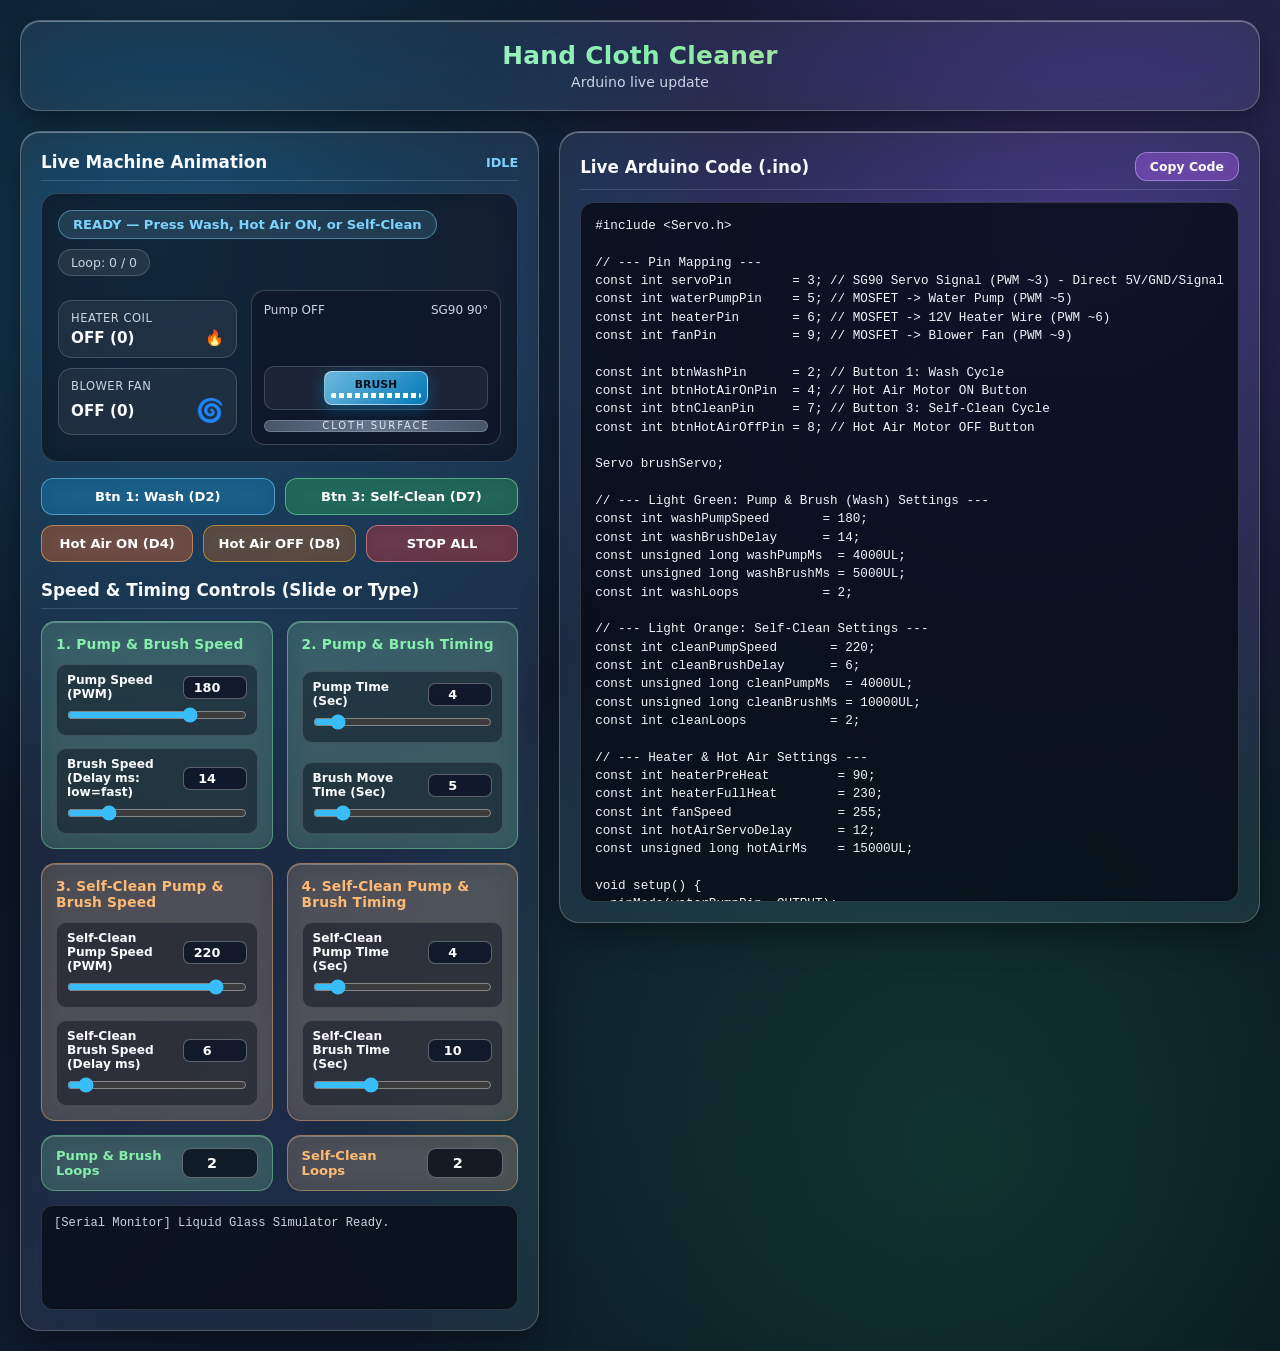
==== commit 7a4d000b: "Update cloth2.html" ====
--- a/cloth2.html
+++ b/cloth2.html
@@ -533,8 +533,8 @@
 <body>
 
   <header class="glass-panel">
-    <h1>Hand Cloth Cleaner — Liquid Glass Live Simulator & Arduino Code Sync</h1>
-    <p>Sliders ya boxes me value type karein — animation aur Arduino code dono live update honge.</p>
+    <h1>Hand Cloth Cleaner</h1>
+    <p>Arduino live update</p>
   </header>
 
   <div class="main-layout">
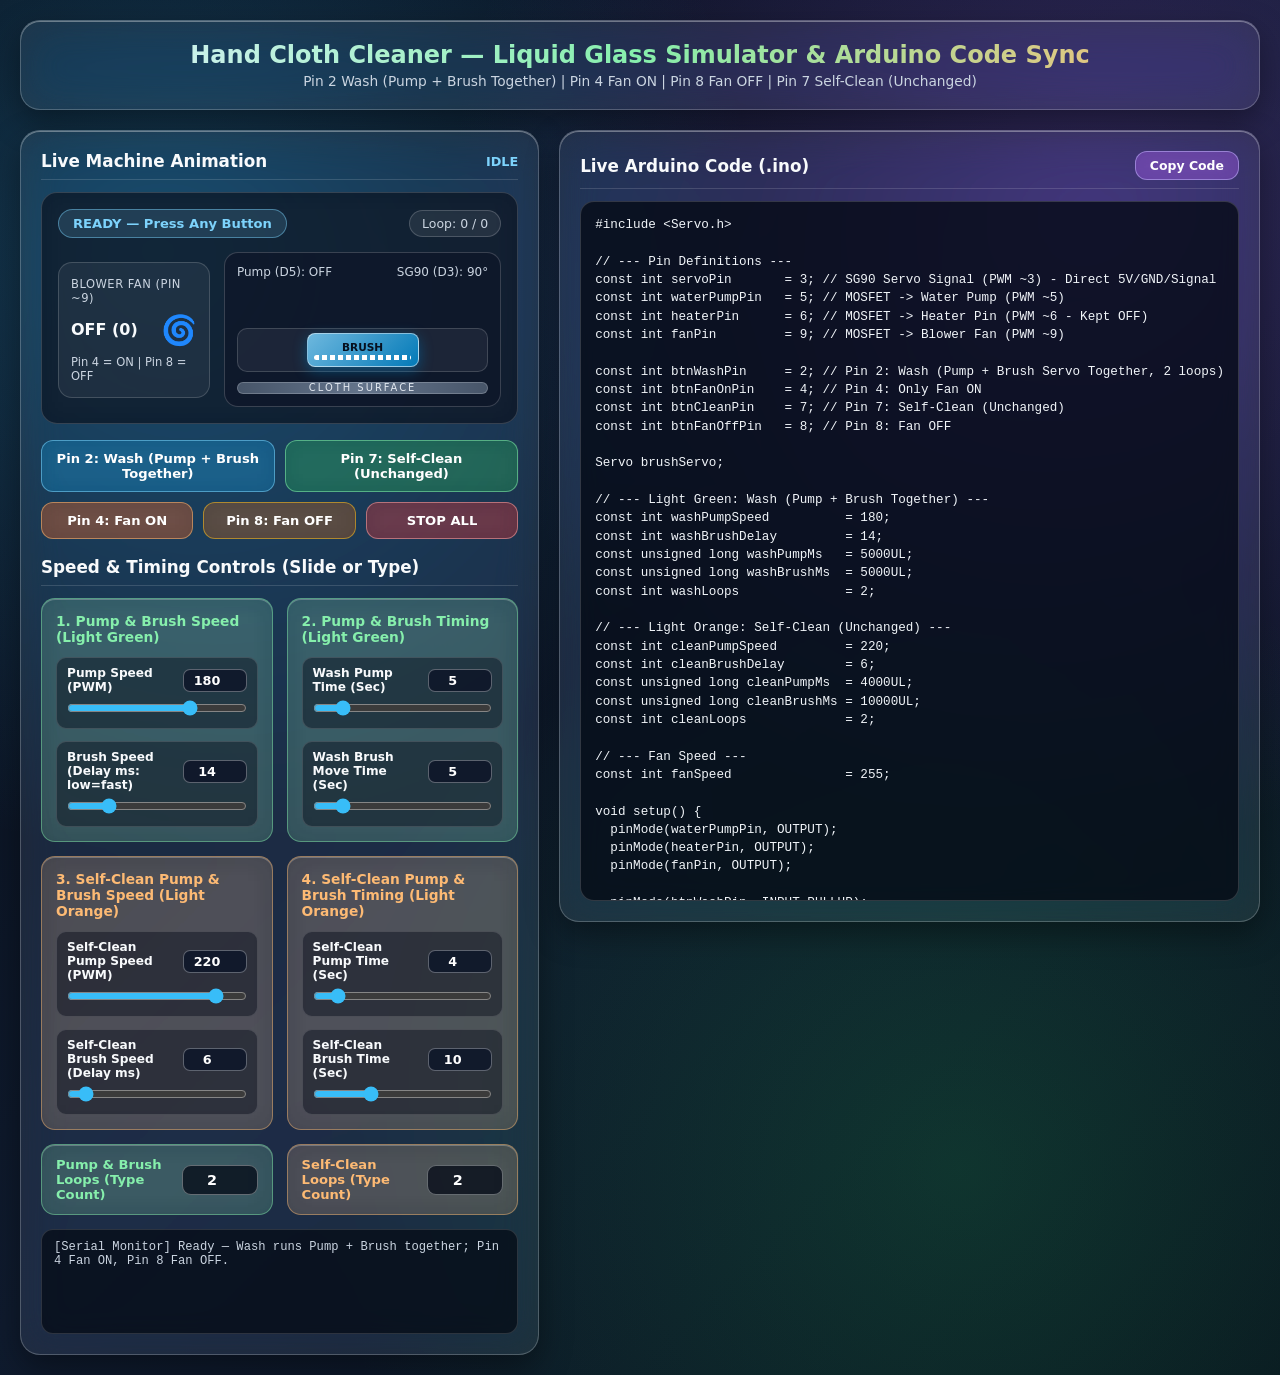
==== commit b4b41ec3: "Refactor cloth2.html for layout and functionality n Updated various styles and HTML elements for imp" ====
--- a/cloth2.html
+++ b/cloth2.html
@@ -22,7 +22,6 @@
       --lg-orange-accent: #fdba74;
 
       --blue: #7dd3fc;
-      --red: #fca5a5;
       --purple: #c4b5fd;
     }
 
@@ -45,7 +44,6 @@
       overflow-x: hidden;
     }
 
-    /* Liquid Glass Card / Sidebar Base */
     .glass-panel {
       background: var(--glass-bg);
       backdrop-filter: blur(20px) saturate(150%);
@@ -67,8 +65,7 @@
     }
 
     header h1 {
-      font-size: 1.55rem;
-      letter-spacing: 0.3px;
+      font-size: 1.5rem;
       background: linear-gradient(90deg, #e0f2fe, #86efac, #fdba74);
       -webkit-background-clip: text;
       -webkit-text-fill-color: transparent;
@@ -76,7 +73,7 @@
 
     header p {
       color: var(--muted);
-      font-size: 0.88rem;
+      font-size: 0.86rem;
       margin-top: 4px;
     }
 
@@ -106,7 +103,6 @@
       align-items: center;
     }
 
-    /* Improved Visual Animation Stage */
     .anim-stage {
       background: rgba(6, 12, 24, 0.65);
       backdrop-filter: blur(12px);
@@ -146,7 +142,7 @@
 
     .visual-grid {
       display: grid;
-      grid-template-columns: 1fr 1.4fr;
+      grid-template-columns: 0.85fr 1.55fr;
       gap: 14px;
       align-items: center;
     }
@@ -155,19 +151,13 @@
       .visual-grid {
         grid-template-columns: 1fr;
       }
-    }
-
-    .air-stack {
-      display: flex;
-      flex-direction: column;
-      gap: 10px;
     }
 
     .mini-glass-box {
       background: rgba(255, 255, 255, 0.06);
       border: 1px solid rgba(255, 255, 255, 0.16);
       border-radius: 14px;
-      padding: 10px 12px;
+      padding: 14px 12px;
       transition: all 0.2s ease;
     }
 
@@ -182,18 +172,17 @@
       display: flex;
       justify-content: space-between;
       align-items: center;
-      margin-top: 4px;
+      margin-top: 8px;
       font-weight: 700;
-      font-size: 0.95rem;
+      font-size: 1rem;
     }
 
     .fan-rotor {
       display: inline-block;
-      font-size: 1.4rem;
+      font-size: 1.8rem;
       transition: transform 0.04s linear;
     }
 
-    /* Brush & Water Chamber */
     .chamber-box {
       background: rgba(15, 23, 42, 0.75);
       border: 1px solid rgba(255, 255, 255, 0.18);
@@ -251,7 +240,7 @@
     }
 
     .brush-carriage {
-      width: 104px;
+      width: 112px;
       height: 34px;
       border-radius: 8px;
       background: linear-gradient(135deg, rgba(125, 211, 252, 0.85), rgba(2, 132, 199, 0.9));
@@ -265,7 +254,7 @@
     }
 
     .brush-carriage span {
-      font-size: 0.68rem;
+      font-size: 0.66rem;
       font-weight: 800;
       color: #06101f;
     }
@@ -297,7 +286,6 @@
       color: #e2e8f0;
     }
 
-    /* Hardware Control Buttons */
     .btn-row {
       display: grid;
       grid-template-columns: repeat(2, 1fr);
@@ -346,11 +334,10 @@
 
     .b-wash { border-color: rgba(125, 211, 252, 0.55); background: rgba(2, 132, 199, 0.35); }
     .b-clean { border-color: rgba(134, 239, 172, 0.55); background: rgba(22, 163, 74, 0.35); }
-    .b-dry-on { border-color: rgba(253, 186, 116, 0.55); background: rgba(234, 88, 12, 0.35); }
-    .b-dry-off { border-color: rgba(251, 191, 36, 0.55); background: rgba(180, 83, 9, 0.35); }
+    .b-fan-on { border-color: rgba(253, 186, 116, 0.55); background: rgba(234, 88, 12, 0.35); }
+    .b-fan-off { border-color: rgba(251, 191, 36, 0.55); background: rgba(180, 83, 9, 0.35); }
     .b-stop { border-color: rgba(252, 165, 165, 0.55); background: rgba(220, 38, 38, 0.35); }
 
-    /* 4 Square-ish Slightly Rounded Boxes (2 Light Green + 2 Light Orange) */
     .four-boxes-grid {
       display: grid;
       grid-template-columns: repeat(2, 1fr);
@@ -389,7 +376,6 @@
     .sq-header {
       font-size: 0.86rem;
       font-weight: 800;
-      letter-spacing: 0.2px;
     }
 
     .box-light-green .sq-header { color: var(--lg-green-accent); }
@@ -428,18 +414,12 @@
       text-align: center;
     }
 
-    .num-input:focus {
-      outline: none;
-      border-color: #7dd3fc;
-    }
-
     input[type="range"] {
       width: 100%;
       cursor: pointer;
       accent-color: #38bdf8;
     }
 
-    /* Last 2 Loop Count Boxes (Light Green & Light Orange) */
     .loops-row {
       display: grid;
       grid-template-columns: repeat(2, 1fr);
@@ -484,7 +464,6 @@
       text-align: center;
     }
 
-    /* Right Glass Sidebar: Live Arduino Code */
     .code-sidebar {
       position: sticky;
       top: 20px;
@@ -533,12 +512,12 @@
 <body>
 
   <header class="glass-panel">
-    <h1>Hand Cloth Cleaner</h1>
-    <p>Arduino live update</p>
+    <h1>Hand Cloth Cleaner — Liquid Glass Simulator & Arduino Code Sync</h1>
+    <p>Pin 2 Wash (Pump + Brush Together) | Pin 4 Fan ON | Pin 8 Fan OFF | Pin 7 Self-Clean (Unchanged)</p>
   </header>
 
   <div class="main-layout">
-    <!-- LEFT: ANIMATION + BUTTONS + 4 ROUNDED BOXES + 2 LOOP BOXES -->
+    <!-- LEFT: ANIMATION + 4 BUTTONS + 4 BOXES + 2 LOOP BOXES -->
     <div class="glass-panel">
       <div class="section-title">
         <span>Live Machine Animation</span>
@@ -547,33 +526,26 @@
 
       <div class="anim-stage">
         <div class="status-row">
-          <div class="status-pill" id="statusText">READY — Press Wash, Hot Air ON, or Self-Clean</div>
+          <div class="status-pill" id="statusText">READY — Press Any Button</div>
           <div class="loop-badge" id="loopProgress">Loop: 0 / 0</div>
         </div>
 
         <div class="visual-grid">
-          <div class="air-stack">
-            <div class="mini-glass-box" id="heaterGlass">
-              <div class="mini-title">Heater Coil</div>
-              <div class="mini-main">
-                <span id="heaterText">OFF (0)</span>
-                <span>🔥</span>
-              </div>
-            </div>
-
-            <div class="mini-glass-box" id="fanGlass">
-              <div class="mini-title">Blower Fan</div>
-              <div class="mini-main">
-                <span id="fanText">OFF (0)</span>
-                <span class="fan-rotor" id="fanRotor">🌀</span>
-              </div>
+          <div class="mini-glass-box" id="fanGlass">
+            <div class="mini-title">Blower Fan (Pin ~9)</div>
+            <div class="mini-main">
+              <span id="fanText">OFF (0)</span>
+              <span class="fan-rotor" id="fanRotor">🌀</span>
+            </div>
+            <div style="font-size: 0.72rem; color: var(--muted); margin-top: 8px;">
+              Pin 4 = ON | Pin 8 = OFF
             </div>
           </div>
 
           <div class="chamber-box">
             <div class="chamber-top">
-              <span id="pumpStatusLabel">Pump OFF</span>
-              <span id="servoStatusLabel">SG90 90°</span>
+              <span id="pumpStatusLabel">Pump (D5): OFF</span>
+              <span id="servoStatusLabel">SG90 (D3): 90°</span>
             </div>
 
             <div class="spray-zone" id="sprayZone">
@@ -595,18 +567,18 @@
         </div>
       </div>
 
-      <!-- Buttons -->
+      <!-- 4 Buttons -->
       <div class="btn-row">
-        <button class="b-wash" id="btnWash" onclick="startWashCycle()">Btn 1: Wash (D2)</button>
-        <button class="b-clean" id="btnClean" onclick="startSelfCleanCycle()">Btn 3: Self-Clean (D7)</button>
+        <button class="b-wash" id="btnWash" onclick="startWashCycle()">Pin 2: Wash (Pump + Brush Together)</button>
+        <button class="b-clean" id="btnClean" onclick="startSelfCleanCycle()">Pin 7: Self-Clean (Unchanged)</button>
       </div>
       <div class="btn-row-3">
-        <button class="b-dry-on" id="btnHotAirOn" onclick="startHotAirOn()">Hot Air ON (D4)</button>
-        <button class="b-dry-off" id="btnHotAirOff" onclick="stopHotAirOff()">Hot Air OFF (D8)</button>
+        <button class="b-fan-on" id="btnFanOn" onclick="turnFanOn()">Pin 4: Fan ON</button>
+        <button class="b-fan-off" id="btnFanOff" onclick="turnFanOff()">Pin 8: Fan OFF</button>
         <button class="b-stop" onclick="stopAllNow()">STOP ALL</button>
       </div>
 
-      <!-- 4 SQUARISH SLIGHTLY ROUNDED BOXES: 2 LIGHT GREEN + 2 LIGHT ORANGE -->
+      <!-- 4 SQUARISH SLIGHTLY ROUNDED BOXES -->
       <div class="section-title">
         <span>Speed & Timing Controls (Slide or Type)</span>
       </div>
@@ -614,7 +586,7 @@
       <div class="four-boxes-grid">
         <!-- Light Green Box 1: Pump & Brush Speed -->
         <div class="sq-box box-light-green">
-          <div class="sq-header">1. Pump & Brush Speed</div>
+          <div class="sq-header">1. Pump & Brush Speed (Light Green)</div>
 
           <div class="ctrl-item">
             <div class="ctrl-top">
@@ -635,19 +607,19 @@
 
         <!-- Light Green Box 2: Pump & Brush Timing -->
         <div class="sq-box box-light-green">
-          <div class="sq-header">2. Pump & Brush Timing</div>
+          <div class="sq-header">2. Pump & Brush Timing (Light Green)</div>
 
           <div class="ctrl-item">
             <div class="ctrl-top">
-              <label for="washPumpSec">Pump Time (Sec)</label>
-              <input type="number" class="num-input" id="num_washPumpSec" min="1" max="30" value="4" oninput="syncFromInput('washPumpSec')" />
-            </div>
-            <input type="range" id="washPumpSec" min="1" max="30" value="4" oninput="syncFromSlider('washPumpSec')" />
+              <label for="washPumpSec">Wash Pump Time (Sec)</label>
+              <input type="number" class="num-input" id="num_washPumpSec" min="1" max="30" value="5" oninput="syncFromInput('washPumpSec')" />
+            </div>
+            <input type="range" id="washPumpSec" min="1" max="30" value="5" oninput="syncFromSlider('washPumpSec')" />
           </div>
 
           <div class="ctrl-item">
             <div class="ctrl-top">
-              <label for="washBrushSec">Brush Move Time (Sec)</label>
+              <label for="washBrushSec">Wash Brush Move Time (Sec)</label>
               <input type="number" class="num-input" id="num_washBrushSec" min="1" max="30" value="5" oninput="syncFromInput('washBrushSec')" />
             </div>
             <input type="range" id="washBrushSec" min="1" max="30" value="5" oninput="syncFromSlider('washBrushSec')" />
@@ -656,7 +628,7 @@
 
         <!-- Light Orange Box 1: Self-Clean Pump & Brush Speed -->
         <div class="sq-box box-light-orange">
-          <div class="sq-header">3. Self-Clean Pump & Brush Speed</div>
+          <div class="sq-header">3. Self-Clean Pump & Brush Speed (Light Orange)</div>
 
           <div class="ctrl-item">
             <div class="ctrl-top">
@@ -677,7 +649,7 @@
 
         <!-- Light Orange Box 2: Self-Clean Pump & Brush Timing -->
         <div class="sq-box box-light-orange">
-          <div class="sq-header">4. Self-Clean Pump & Brush Timing</div>
+          <div class="sq-header">4. Self-Clean Pump & Brush Timing (Light Orange)</div>
 
           <div class="ctrl-item">
             <div class="ctrl-top">
@@ -697,21 +669,21 @@
         </div>
       </div>
 
-      <!-- LAST 2 BOXES: LOOP COUNT (LIGHT GREEN & LIGHT ORANGE) -->
+      <!-- LAST 2 BOXES: LOOP COUNT -->
       <div class="loops-row">
         <div class="loop-box box-light-green">
-          <span class="loop-box-title">Pump & Brush Loops</span>
+          <span class="loop-box-title">Pump & Brush Loops (Type Count)</span>
           <input type="number" class="loop-type-input" id="washLoops" min="1" max="20" value="2" oninput="syncLoopInput('washLoops')" />
         </div>
 
         <div class="loop-box box-light-orange">
-          <span class="loop-box-title">Self-Clean Loops</span>
+          <span class="loop-box-title">Self-Clean Loops (Type Count)</span>
           <input type="number" class="loop-type-input" id="cleanLoops" min="1" max="20" value="2" oninput="syncLoopInput('cleanLoops')" />
         </div>
       </div>
 
       <div class="serial-box" id="serialLog">
-        [Serial Monitor] Liquid Glass Simulator Ready.
+        [Serial Monitor] Ready — Wash runs Pump + Brush together; Pin 4 Fan ON, Pin 8 Fan OFF.
       </div>
     </div>
 
@@ -729,7 +701,7 @@
     const state = {
       washPumpSpeed: 180,
       washBrushDelay: 14,
-      washPumpSec: 4,
+      washPumpSec: 5,
       washBrushSec: 5,
       washLoops: 2,
 
@@ -739,16 +711,12 @@
       cleanBrushSec: 10,
       cleanLoops: 2,
 
-      heaterPreHeat: 90,
-      heaterFullHeat: 230,
-      fanSpeed: 255,
-      hotAirServoDelay: 12,
-      hotAirDurationSec: 15
+      fanSpeed: 255
     };
 
     let isRunning = false;
     let abortFlag = false;
-    let hotAirOffFlag = false;
+    let fanIsOn = false;
     let brushTimer = null;
     let fanTimer = null;
     let brushX = 0;
@@ -799,7 +767,29 @@
       buildArduinoCode();
     }
 
-    function setVisuals({ pump = 0, brushActive = false, brushDelay = 12, heater = 0, fan = 0 }) {
+    function updateFanVisual(isOn) {
+      fanIsOn = isOn;
+      const fanBox = document.getElementById('fanGlass');
+      const fanText = document.getElementById('fanText');
+      const rotor = document.getElementById('fanRotor');
+      clearInterval(fanTimer);
+      if (isOn) {
+        fanBox.style.borderColor = 'rgba(125, 211, 252, 0.8)';
+        fanText.textContent = `ON (${state.fanSpeed})`;
+        fanText.style.color = '#7dd3fc';
+        fanTimer = setInterval(() => {
+          fanDeg = (fanDeg + 32) % 360;
+          rotor.style.transform = `rotate(${fanDeg}deg)`;
+        }, 35);
+      } else {
+        fanBox.style.borderColor = 'rgba(255, 255, 255, 0.16)';
+        fanText.textContent = 'OFF (0)';
+        fanText.style.color = '#f8fafc';
+        rotor.style.transform = 'rotate(0deg)';
+      }
+    }
+
+    function setWashCleanVisuals({ pump = 0, brushActive = false, brushDelay = 12 }) {
       const spray = document.getElementById('sprayZone');
       const pumpLabel = document.getElementById('pumpStatusLabel');
       if (pump > 0) {
@@ -812,47 +802,12 @@
         pumpLabel.style.color = '#cbd5e1';
       }
 
-      const heaterBox = document.getElementById('heaterGlass');
-      const heaterText = document.getElementById('heaterText');
-      if (heater > 0 && heater < 150) {
-        heaterBox.style.borderColor = 'rgba(251, 191, 36, 0.75)';
-        heaterText.textContent = `PRE-HEAT (${heater})`;
-        heaterText.style.color = '#fde68a';
-      } else if (heater >= 150) {
-        heaterBox.style.borderColor = 'rgba(248, 113, 113, 0.85)';
-        heaterText.textContent = `FULL HOT (${heater})`;
-        heaterText.style.color = '#fca5a5';
-      } else {
-        heaterBox.style.borderColor = 'rgba(255, 255, 255, 0.16)';
-        heaterText.textContent = 'OFF (0)';
-        heaterText.style.color = '#f8fafc';
-      }
-
-      const fanBox = document.getElementById('fanGlass');
-      const fanText = document.getElementById('fanText');
-      const rotor = document.getElementById('fanRotor');
-      clearInterval(fanTimer);
-      if (fan > 0) {
-        fanBox.style.borderColor = 'rgba(125, 211, 252, 0.75)';
-        fanText.textContent = `ON (${fan})`;
-        fanText.style.color = '#7dd3fc';
-        fanTimer = setInterval(() => {
-          fanDeg = (fanDeg + 32) % 360;
-          rotor.style.transform = `rotate(${fanDeg}deg)`;
-        }, 35);
-      } else {
-        fanBox.style.borderColor = 'rgba(255, 255, 255, 0.16)';
-        fanText.textContent = 'OFF (0)';
-        fanText.style.color = '#f8fafc';
-        rotor.style.transform = 'rotate(0deg)';
-      }
-
       const carriage = document.getElementById('brushCarriage');
       const carriageLabel = document.getElementById('brushCarriageLabel');
       const servoLabel = document.getElementById('servoStatusLabel');
       clearInterval(brushTimer);
       if (brushActive) {
-        const speedLabel = brushDelay <= 8 ? 'FAST' : 'SWEEP';
+        const speedLabel = brushDelay <= 8 ? 'FAST' : 'WASH';
         carriageLabel.textContent = `${speedLabel} (${brushDelay}ms)`;
         servoLabel.textContent = 'SG90 (D3): MOVING';
         servoLabel.style.color = '#86efac';
@@ -880,7 +835,7 @@
       return new Promise((resolve) => {
         const start = Date.now();
         const id = setInterval(() => {
-          if (abortFlag || hotAirOffFlag || Date.now() - start >= ms) {
+          if (abortFlag || Date.now() - start >= ms) {
             clearInterval(id);
             resolve();
           }
@@ -888,188 +843,149 @@
       });
     }
 
-    function lockStartButtons(locked) {
+    function lockCycleButtons(locked) {
       document.getElementById('btnWash').disabled = locked;
       document.getElementById('btnClean').disabled = locked;
-      document.getElementById('btnHotAirOn').disabled = locked;
-    }
-
+    }
+
+    // PIN 2: WASH (Pump + Brush Servo Together for 2 loops)
     async function startWashCycle() {
       if (isRunning) return;
       isRunning = true;
       abortFlag = false;
-      lockStartButtons(true);
-
-      document.getElementById('modeTag').textContent = 'WASH MODE';
-      document.getElementById('statusText').textContent = 'Running Wash Cycle (Pump → Brush)';
-      logMsg(`Wash started: ${state.washLoops} loops (${state.washPumpSec}s pump, ${state.washBrushSec}s brush)`);
+      lockCycleButtons(true);
+
+      const cycleSec = Math.max(state.washPumpSec, state.washBrushSec);
+      document.getElementById('modeTag').textContent = 'WASH (PUMP + BRUSH)';
+      document.getElementById('statusText').textContent = 'Washing: Pump & Brush Running Together';
+      logMsg(`Pin 2 Wash: Pump + Brush ON together (${state.washLoops} loops)`);
 
       for (let i = 1; i <= state.washLoops; i++) {
         if (abortFlag) break;
         document.getElementById('loopProgress').textContent = `Wash Loop: ${i} / ${state.washLoops}`;
 
-        setVisuals({
+        // Pump and Brush Servo both ON together
+        setWashCleanVisuals({
           pump: state.washPumpSpeed,
-          brushActive: false,
-          heater: state.heaterPreHeat,
-          fan: 0
+          brushActive: true,
+          brushDelay: state.washBrushDelay
         });
-        await waitMs(state.washPumpSec * 1000);
+
+        await waitMs(cycleSec * 1000);
         if (abortFlag) break;
 
-        setVisuals({
-          pump: 0,
-          brushActive: true,
-          brushDelay: state.washBrushDelay,
-          heater: state.heaterPreHeat,
-          fan: 0
-        });
-        await waitMs(state.washBrushSec * 1000);
+        setWashCleanVisuals({ pump: 0, brushActive: false });
+        await waitMs(400);
       }
 
       if (!abortFlag) {
-        setVisuals({ pump: 0, brushActive: false, heater: state.heaterPreHeat, fan: 0 });
-        document.getElementById('statusText').textContent = 'Wash Complete (Heater Pre-Heated)';
+        setWashCleanVisuals({ pump: 0, brushActive: false });
+        document.getElementById('statusText').textContent = 'Wash Complete';
+        document.getElementById('modeTag').textContent = fanIsOn ? 'FAN ON' : 'IDLE';
         document.getElementById('loopProgress').textContent = 'Loop: Done';
         logMsg('Wash Cycle complete.');
       }
 
       isRunning = false;
-      lockStartButtons(false);
-    }
-
-    async function startHotAirOn() {
-      if (isRunning) return;
-      isRunning = true;
-      hotAirOffFlag = false;
-      abortFlag = false;
-      lockStartButtons(true);
-
-      document.getElementById('modeTag').textContent = 'HOT AIR ON';
-      document.getElementById('statusText').textContent = 'Hot Air Motor ON (Press D8 to Turn OFF)';
-      document.getElementById('loopProgress').textContent = `Timer: ${state.hotAirDurationSec}s`;
-      logMsg('Hot Air ON (D4): Heater + Fan + SG90 Motor ON');
-
-      setVisuals({
-        pump: 0,
-        brushActive: true,
-        brushDelay: state.hotAirServoDelay,
-        heater: state.heaterFullHeat,
-        fan: state.fanSpeed
-      });
-
-      await waitMs(state.hotAirDurationSec * 1000);
-
-      if (!abortFlag && !hotAirOffFlag) {
-        document.getElementById('statusText').textContent = 'Safety Cool-Down (3s Fan)';
-        setVisuals({ pump: 0, brushActive: false, heater: 0, fan: state.fanSpeed });
-        await waitMs(3000);
-      }
-
-      if (!abortFlag) {
-        setVisuals({ pump: 0, brushActive: false, heater: 0, fan: 0 });
-        document.getElementById('statusText').textContent = 'Hot Air Cycle Complete';
-        document.getElementById('modeTag').textContent = 'IDLE';
-        document.getElementById('loopProgress').textContent = 'Loop: 0 / 0';
-      }
-
-      hotAirOffFlag = false;
-      isRunning = false;
-      lockStartButtons(false);
-    }
-
-    function stopHotAirOff() {
-      hotAirOffFlag = true;
-      isRunning = false;
-      setVisuals({ pump: 0, brushActive: false, heater: 0, fan: 0 });
-      document.getElementById('statusText').textContent = 'Hot Air Motor OFF (D8 Pressed)';
-      document.getElementById('modeTag').textContent = 'MOTOR OFF';
-      lockStartButtons(false);
-      logMsg('Hot Air OFF (D8): Motor & outputs stopped.');
-    }
-
+      lockCycleButtons(false);
+    }
+
+    // PIN 4: ONLY FAN ON
+    function turnFanOn() {
+      updateFanVisual(true);
+      document.getElementById('statusText').textContent = 'Pin 4 Pressed: Only Fan ON';
+      document.getElementById('modeTag').textContent = 'FAN ON';
+      logMsg('Pin 4: Fan ON (Only Fan active)');
+    }
+
+    // PIN 8: ONLY FAN OFF
+    function turnFanOff() {
+      updateFanVisual(false);
+      document.getElementById('statusText').textContent = 'Pin 8 Pressed: Fan OFF';
+      if (!isRunning) document.getElementById('modeTag').textContent = 'IDLE';
+      logMsg('Pin 8: Fan OFF');
+    }
+
+    // PIN 7: SELF-CLEAN (UNCHANGED)
     async function startSelfCleanCycle() {
       if (isRunning) return;
       isRunning = true;
       abortFlag = false;
-      lockStartButtons(true);
+      lockCycleButtons(true);
 
       document.getElementById('modeTag').textContent = 'SELF-CLEAN';
-      document.getElementById('statusText').textContent = 'Running Self-Clean Cycle';
-      logMsg(`Self-Clean started: ${state.cleanLoops} loops (${state.cleanPumpSec}s pump, ${state.cleanBrushSec}s brush)`);
+      document.getElementById('statusText').textContent = 'Running Self-Clean Cycle (Pin 7)';
+      logMsg(`Pin 7 Self-Clean started (${state.cleanLoops} loops)`);
 
       for (let i = 1; i <= state.cleanLoops; i++) {
         if (abortFlag) break;
         document.getElementById('loopProgress').textContent = `Clean Loop: ${i} / ${state.cleanLoops}`;
 
-        setVisuals({ pump: state.cleanPumpSpeed, brushActive: false, heater: 0, fan: 0 });
+        setWashCleanVisuals({ pump: state.cleanPumpSpeed, brushActive: false });
         await waitMs(state.cleanPumpSec * 1000);
         if (abortFlag) break;
 
-        setVisuals({ pump: 0, brushActive: true, brushDelay: state.cleanBrushDelay, heater: 0, fan: 0 });
+        setWashCleanVisuals({ pump: 0, brushActive: true, brushDelay: state.cleanBrushDelay });
         await waitMs(state.cleanBrushSec * 1000);
       }
 
       if (!abortFlag) {
-        setVisuals({ pump: 0, brushActive: false, heater: 0, fan: 0 });
+        setWashCleanVisuals({ pump: 0, brushActive: false });
         document.getElementById('statusText').textContent = 'Self-Clean Complete';
-        document.getElementById('modeTag').textContent = 'IDLE';
+        document.getElementById('modeTag').textContent = fanIsOn ? 'FAN ON' : 'IDLE';
         document.getElementById('loopProgress').textContent = 'Loop: Done';
         logMsg('Self-Clean Cycle complete.');
       }
 
       isRunning = false;
-      lockStartButtons(false);
+      lockCycleButtons(false);
     }
 
     function stopAllNow() {
       abortFlag = true;
-      hotAirOffFlag = true;
       isRunning = false;
-      setVisuals({ pump: 0, brushActive: false, heater: 0, fan: 0 });
+      updateFanVisual(false);
+      setWashCleanVisuals({ pump: 0, brushActive: false });
       document.getElementById('statusText').textContent = 'STOPPED — All Outputs OFF';
       document.getElementById('modeTag').textContent = 'STOPPED';
       document.getElementById('loopProgress').textContent = 'Loop: 0 / 0';
-      lockStartButtons(false);
-      logMsg('STOP ALL: Everything turned OFF.');
+      lockCycleButtons(false);
+      logMsg('STOP ALL: All outputs OFF.');
     }
 
     function buildArduinoCode() {
+      const washDurationSec = Math.max(state.washPumpSec, state.washBrushSec);
       const code = `#include <Servo.h>
 
-// --- Pin Mapping ---
-const int servoPin        = 3; // SG90 Servo Signal (PWM ~3) - Direct 5V/GND/Signal
-const int waterPumpPin    = 5; // MOSFET -> Water Pump (PWM ~5)
-const int heaterPin       = 6; // MOSFET -> 12V Heater Wire (PWM ~6)
-const int fanPin          = 9; // MOSFET -> Blower Fan (PWM ~9)
-
-const int btnWashPin      = 2; // Button 1: Wash Cycle
-const int btnHotAirOnPin  = 4; // Hot Air Motor ON Button
-const int btnCleanPin     = 7; // Button 3: Self-Clean Cycle
-const int btnHotAirOffPin = 8; // Hot Air Motor OFF Button
+// --- Pin Definitions ---
+const int servoPin       = 3; // SG90 Servo Signal (PWM ~3) - Direct 5V/GND/Signal
+const int waterPumpPin   = 5; // MOSFET -> Water Pump (PWM ~5)
+const int heaterPin      = 6; // MOSFET -> Heater Pin (PWM ~6 - Kept OFF)
+const int fanPin         = 9; // MOSFET -> Blower Fan (PWM ~9)
+
+const int btnWashPin     = 2; // Pin 2: Wash (Pump + Brush Servo Together, 2 loops)
+const int btnFanOnPin    = 4; // Pin 4: Only Fan ON
+const int btnCleanPin    = 7; // Pin 7: Self-Clean (Unchanged)
+const int btnFanOffPin   = 8; // Pin 8: Fan OFF
 
 Servo brushServo;
 
-// --- Light Green: Pump & Brush (Wash) Settings ---
-const int washPumpSpeed       = ${state.washPumpSpeed};
-const int washBrushDelay      = ${state.washBrushDelay};
-const unsigned long washPumpMs  = ${state.washPumpSec * 1000}UL;
-const unsigned long washBrushMs = ${state.washBrushSec * 1000}UL;
-const int washLoops           = ${state.washLoops};
-
-// --- Light Orange: Self-Clean Settings ---
-const int cleanPumpSpeed       = ${state.cleanPumpSpeed};
-const int cleanBrushDelay      = ${state.cleanBrushDelay};
+// --- Light Green: Wash (Pump + Brush Together) ---
+const int washPumpSpeed          = ${state.washPumpSpeed};
+const int washBrushDelay         = ${state.washBrushDelay};
+const unsigned long washPumpMs   = ${state.washPumpSec * 1000}UL;
+const unsigned long washBrushMs  = ${state.washBrushSec * 1000}UL;
+const int washLoops              = ${state.washLoops};
+
+// --- Light Orange: Self-Clean (Unchanged) ---
+const int cleanPumpSpeed         = ${state.cleanPumpSpeed};
+const int cleanBrushDelay        = ${state.cleanBrushDelay};
 const unsigned long cleanPumpMs  = ${state.cleanPumpSec * 1000}UL;
 const unsigned long cleanBrushMs = ${state.cleanBrushSec * 1000}UL;
-const int cleanLoops           = ${state.cleanLoops};
-
-// --- Heater & Hot Air Settings ---
-const int heaterPreHeat         = ${state.heaterPreHeat};
-const int heaterFullHeat        = ${state.heaterFullHeat};
-const int fanSpeed              = ${state.fanSpeed};
-const int hotAirServoDelay      = ${state.hotAirServoDelay};
-const unsigned long hotAirMs    = ${state.hotAirDurationSec * 1000}UL;
+const int cleanLoops             = ${state.cleanLoops};
+
+// --- Fan Speed ---
+const int fanSpeed               = ${state.fanSpeed};
 
 void setup() {
   pinMode(waterPumpPin, OUTPUT);
@@ -1077,28 +993,40 @@
   pinMode(fanPin, OUTPUT);
 
   pinMode(btnWashPin, INPUT_PULLUP);
-  pinMode(btnHotAirOnPin, INPUT_PULLUP);
+  pinMode(btnFanOnPin, INPUT_PULLUP);
   pinMode(btnCleanPin, INPUT_PULLUP);
-  pinMode(btnHotAirOffPin, INPUT_PULLUP);
+  pinMode(btnFanOffPin, INPUT_PULLUP);
 
   brushServo.attach(servoPin);
   brushServo.write(90);
 
-  allOff();
+  analogWrite(waterPumpPin, 0);
+  analogWrite(heaterPin, 0);
+  analogWrite(fanPin, 0);
+
   Serial.begin(9600);
 }
 
 void loop() {
+  // Pin 2: Wash (Pump + Brush Servo together)
   if (digitalRead(btnWashPin) == LOW) {
     delay(200);
-    runWash();
-  } else if (digitalRead(btnHotAirOnPin) == LOW) {
+    runWashTogether();
+  }
+  // Pin 4: Only Fan ON
+  else if (digitalRead(btnFanOnPin) == LOW) {
     delay(200);
-    runHotAirOn();
-  } else if (digitalRead(btnHotAirOffPin) == LOW) {
+    analogWrite(fanPin, fanSpeed);
+    Serial.println("Pin 4: Fan ON");
+  }
+  // Pin 8: Fan OFF
+  else if (digitalRead(btnFanOffPin) == LOW) {
     delay(200);
-    allOff();
-  } else if (digitalRead(btnCleanPin) == LOW) {
+    analogWrite(fanPin, 0);
+    Serial.println("Pin 8: Fan OFF");
+  }
+  // Pin 7: Self-Clean (Unchanged)
+  else if (digitalRead(btnCleanPin) == LOW) {
     delay(200);
     runSelfClean();
   }
@@ -1106,56 +1034,44 @@
 
 void sweepOnce(int stepDelay) {
   for (int pos = 0; pos <= 180; pos += 3) {
-    if (digitalRead(btnHotAirOffPin) == LOW) return;
     brushServo.write(pos);
     delay(stepDelay);
   }
   for (int pos = 180; pos >= 0; pos -= 3) {
-    if (digitalRead(btnHotAirOffPin) == LOW) return;
     brushServo.write(pos);
     delay(stepDelay);
   }
 }
 
-void runWash() {
-  analogWrite(heaterPin, heaterPreHeat);
+// 1. WASH: Pump + Brush Servo ON Together (2 loops)
+void runWashTogether() {
+  unsigned long totalWashMs = max(washPumpMs, washBrushMs);
+
   for (int i = 1; i <= washLoops; i++) {
-    analogWrite(waterPumpPin, washPumpSpeed);
-    delay(washPumpMs);
+    unsigned long t0 = millis();
+    while (millis() - t0 < totalWashMs) {
+      unsigned long elapsed = millis() - t0;
+
+      // Pump runs for washPumpMs alongside brush
+      if (elapsed < washPumpMs) {
+        analogWrite(waterPumpPin, washPumpSpeed);
+      } else {
+        analogWrite(waterPumpPin, 0);
+      }
+
+      // Brush servo sweeps for washBrushMs
+      if (elapsed < washBrushMs) {
+        sweepOnce(washBrushDelay);
+      }
+    }
     analogWrite(waterPumpPin, 0);
-
-    unsigned long t0 = millis();
-    while (millis() - t0 < washBrushMs) {
-      sweepOnce(washBrushDelay);
-    }
     brushServo.write(90);
+    delay(300);
   }
 }
 
-void runHotAirOn() {
-  analogWrite(heaterPin, heaterFullHeat);
-  analogWrite(fanPin, fanSpeed);
-
-  unsigned long start = millis();
-  while (millis() - start < hotAirMs) {
-    if (digitalRead(btnHotAirOffPin) == LOW) {
-      delay(200);
-      allOff();
-      return;
-    }
-    sweepOnce(hotAirServoDelay);
-  }
-
-  analogWrite(heaterPin, 0);
-  brushServo.write(90);
-  delay(3000);
-  allOff();
-}
-
+// 3. SELF-CLEAN (Pin 7 - Unchanged)
 void runSelfClean() {
-  analogWrite(heaterPin, 0);
-  analogWrite(fanPin, 0);
-
   for (int i = 1; i <= cleanLoops; i++) {
     analogWrite(waterPumpPin, cleanPumpSpeed);
     delay(cleanPumpMs);
@@ -1167,13 +1083,7 @@
     }
     brushServo.write(90);
   }
-  allOff();
-}
-
-void allOff() {
   analogWrite(waterPumpPin, 0);
-  analogWrite(heaterPin, 0);
-  analogWrite(fanPin, 0);
   brushServo.write(90);
 }`;
 
